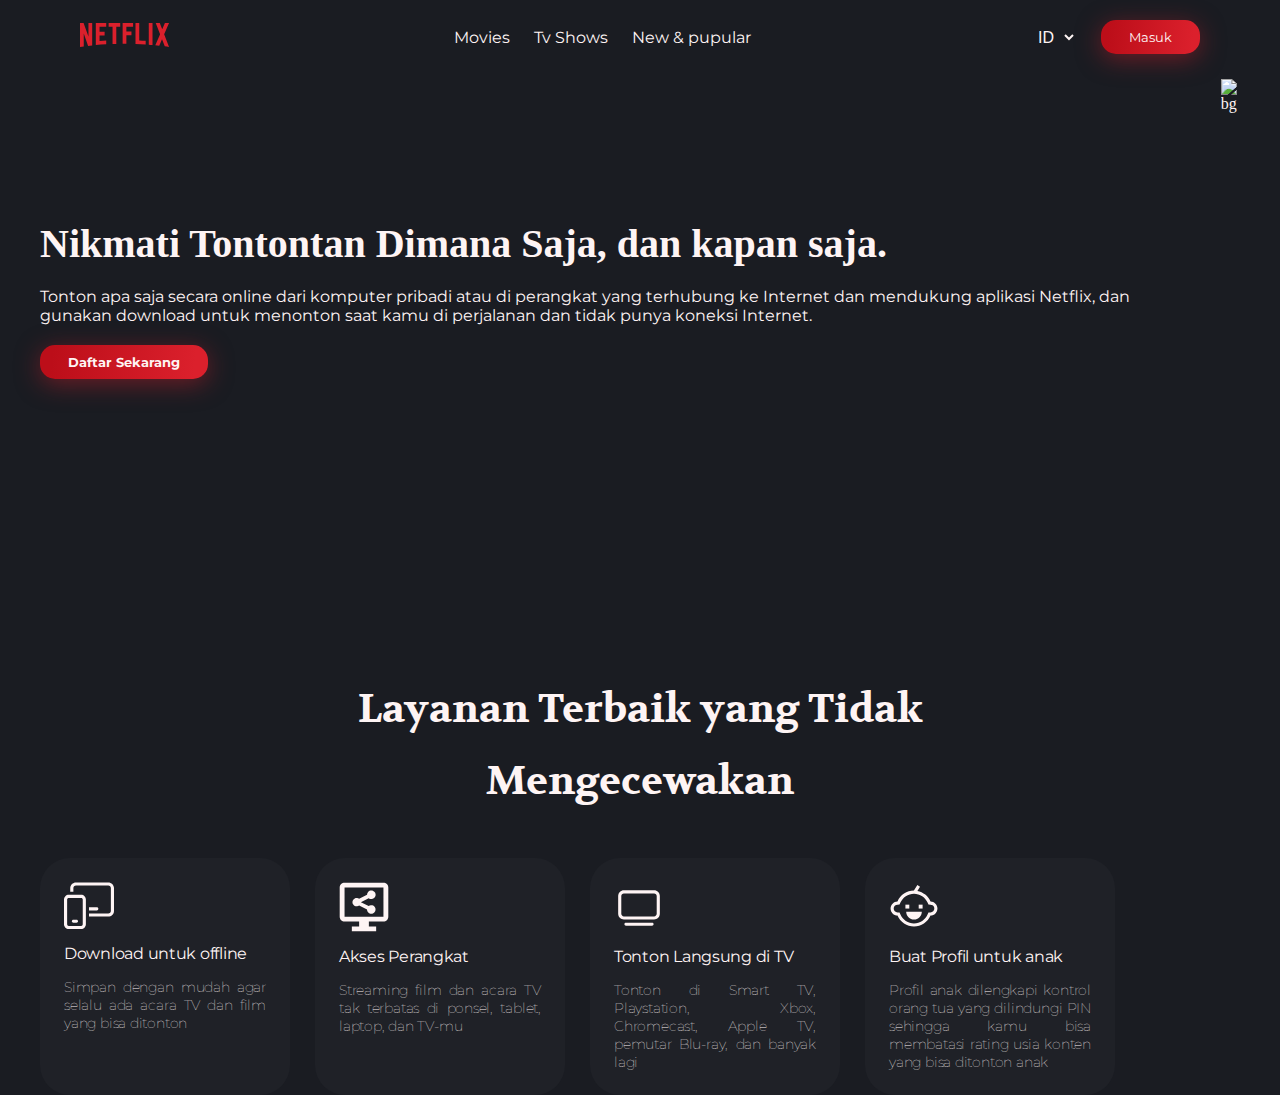
==== clone-netflix/index.html @ 319745a0 "create services section" ====
<!DOCTYPE html>
<html lang="en">
  <head>
    <title>Netflix</title>
    <meta charset="UTF-8">
    <meta name="viewport" content="width=device-width, initial-scale=1">
    <link href="style.css" rel="stylesheet">
  </head>
  <body>
    <header>
      <nav>
        <div class="nav-brand">
          <a href="#"><img src="img/netflix.svg" alt="Netflix"></a>
        </div>
        
        <div class="nav-menu">
          <a href="#" class="nav-menu-item">Movies</a>
          <a href="#" class="nav-menu-item">Tv Shows</a>
          <a href="#" class="nav-menu-item">New & pupular</a>
        </div>
        
        <div class="nav-buttons">
          <select>
            <option value="id">ID</option>
            <option value="en">EN</option>
          </select>
          <button class="btn-primary">Masuk</button>
        </div>
      </nav>
    </header>

    <main>
      <section class="hero-section">
        <div class="left">
        <div class="txt-hero">
          <h1>Nikmati Tontontan Dimana Saja, dan kapan saja.</h1>
          <p>Tonton apa saja secara online dari komputer pribadi atau di perangkat yang terhubung ke Internet dan mendukung aplikasi Netflix, dan gunakan download untuk menonton saat kamu di perjalanan dan tidak punya koneksi Internet.</p>
          <button class="cta btn-primary">Daftar Sekarang</button>
        </div>
      </div>
      <div class="right">
        <div class="img-hero">
          <!-- <img src="img/hero.png" alt="hero"> -->
          <img src="img/Img-hero.svg" alt="bg">
          <!-- <div class="circle"> -->
          </div>
        </div>
      </div>
      </section>
      
      <section class="services">
        <div class="service-title">
          <h1>Layanan Terbaik yang Tidak Mengecewakan</h1>
        </div>
        <div class="container">
          <div class="card">
          <img src="img/ic-phone-tablet.svg" alt="tv">
          <p class="card-title">Download untuk offline</p>
          <p class="card-desc">Simpan dengan mudah agar selalu ada acara TV dan film yang bisa ditonton</p>
        </div>
        <div class="card">
          <img src="img/ic-share-device.svg" alt="tv">
          <p class="card-title">Akses Perangkat</p>
          <p class="card-desc">Streaming film dan acara TV tak terbatas di ponsel, tablet, laptop, dan TV-mu</p>
        </div>
        <div class="card">
          <img src="img/ic-tv.svg" alt="tv">
          <p class="card-title">Tonton Langsung di TV</p>
          <p class="card-desc">Tonton di Smart TV, Playstation, Xbox, Chromecast, Apple TV, pemutar Blu-ray, dan banyak lagi</p>
        </div>
        <div class="card">
          <img src="img/ic-kid.svg" alt="tv">
          <p class="card-title">Buat Profil untuk anak</p>
          <p class="card-desc">Profil anak dilengkapi kontrol orang tua yang dilindungi PIN sehingga kamu bisa membatasi rating usia konten yang bisa ditonton anak </p>
        </div>
        </div>
      </section>
      
    </main>
  </body>
</html>
---- clone-netflix/style.css ----
@import url('https://fonts.googleapis.com/css2?family=Montserrat:wght@300;400;500;600&family=Volkhov:wght@700&display=swap');

:root {
  --main-bg-color: #1A1C22;
  --text-color: #FEF4F4;
}

* { margin: 0; padding: 0; box-sizing: border-box; text-decoration: none;}

.btn-primary {
  color: #FEF4F4;
  font-family: Montserrat;
  padding: 9px 28px;
  border-radius: 15px;
  background: linear-gradient(96deg, #BC0E19 7.77%, #DB202C 91.68%);
  box-shadow: 0px 5px 25px 0px rgba(192, 30, 41, 0.50);
  border: none;
  cursor: pointer;
}

body {
  background-color: var(--main-bg-color);
}

nav {
  display: flex;
  /* background-color: cornsilk; */
  /* border: 1px solid cornsilk; */
  justify-content: space-between;
  margin: 20px 80px;
  align-items: center;
}
.nav-menu {
  display: flex;
  gap: 24px;
}

.nav-menu > a{
  color: var(--text-color);
  font-family: Montserrat;

}

.nav-buttons {
  display: flex;
  gap: 24px;
}

.nav-buttons > select {
  background: none;
  cursor: pointer;
  color: var(--text-color);
  border: none;
  font-size: 16px;
}

.nav-buttons > select > option {
  cursor: pointer;
  background: var(--main-bg-color);
}

/* Main */
main {
  display: flex;
  flex-direction: column;
  gap: 150px;
  color: var(--text-color);
}
section {
  padding: 0 40px;

}
.hero-section {
  display: flex;
  align-items: center;
  gap: 60px;
  /* background-color: cornflowerblue; */
}

main > .left {
  width: 50%;
  /* background-color: chocolate; */
  /* padding-right: 30px; */
  padding: 0 30px;
}
.left > .txt-hero {
  display: flex;
  flex-direction: column;
  gap: 20px;
}
.txt-hero > button {
  width: max-content;
  font-weight: bold;
}
.left h1 {
  font-size: 2.5em;
  font-weight: bold;
  text-align:left;
}
.left p {
  /* margin-bottom: 20px; */
  font-family: Montserrat;
  /* font-size: 1.5em; */
}

main > .right {
  width: 50%;
  /* background-color: orangered; */
  /* height: 600px; */
  display: flex;
  padding-top: 20px;
  justify-content: center;
}

.img-hero  {
  /* background: linear-gradient(229deg, #5064A0 14.24%, #1A1C22 95.13%); */
  /* background: #5064A0; */
  display: flex;
  /* clip-path: circle(50%); */
  /* width: 100%; */
  padding-top: 60px;
  height: 450px;
  justify-content: center;
  align-items: center;
  
  
}

.img-hero img {
  height: 500px;
  /* clip-path: circle(50%); */
  /* background-color: crimson; */
}

.img-hero .circle {
  background-color: green;
  height: 700px;
  /* width: 500px; */
  position: relative;
}

/* Services */
.services .service-title {
  margin: 0 auto;
  width: 50%;
}
.services h1 {
  text-align: center;
/* Tittle */
  font-family: Volkhov;
/* font-size: 40px; */
  font-size: 2.5em;
  font-style: normal;
  font-weight: bold;
  line-height: 180%; /* 180% */
/* letter-spacing: -0.6px; */
  margin-bottom: 40px;
  /* width: 50%; */
}

.services > .container {
  display: flex;
  gap: 25px;
}
.services .card {
  display: flex;
  /* width: max-content; */
  /* display: inline-flex; */
  flex-direction: column;
  width: 250px;
  background-color: #1F2127;
  border-radius: 30px;
  padding: 24px;
  gap: 15px;
  /* justify-content: space-between; */
  /* height: min-content; */
}

.container > .card > img {
  width:50px;
}

.container > .card > .card-title {
  /* font-size: 18px; */
  font-family: Montserrat;
  font-style: normal;
  /* background-color: coral; */
  /* font-weight: bold; */
  /* font-weight: 500; */
  /* line-height: 30px; /* 166.667% */ 
  letter-spacing: -0.27px;
}
.container > .card .card-desc {
  font-family: Montserrat;
  font-size: 14px;
  font-style: normal;
  font-weight: lighter;
  /* line-height: 30px; /* 214.286% */ 
  letter-spacing: -0.21px;
  text-align: justify;
}
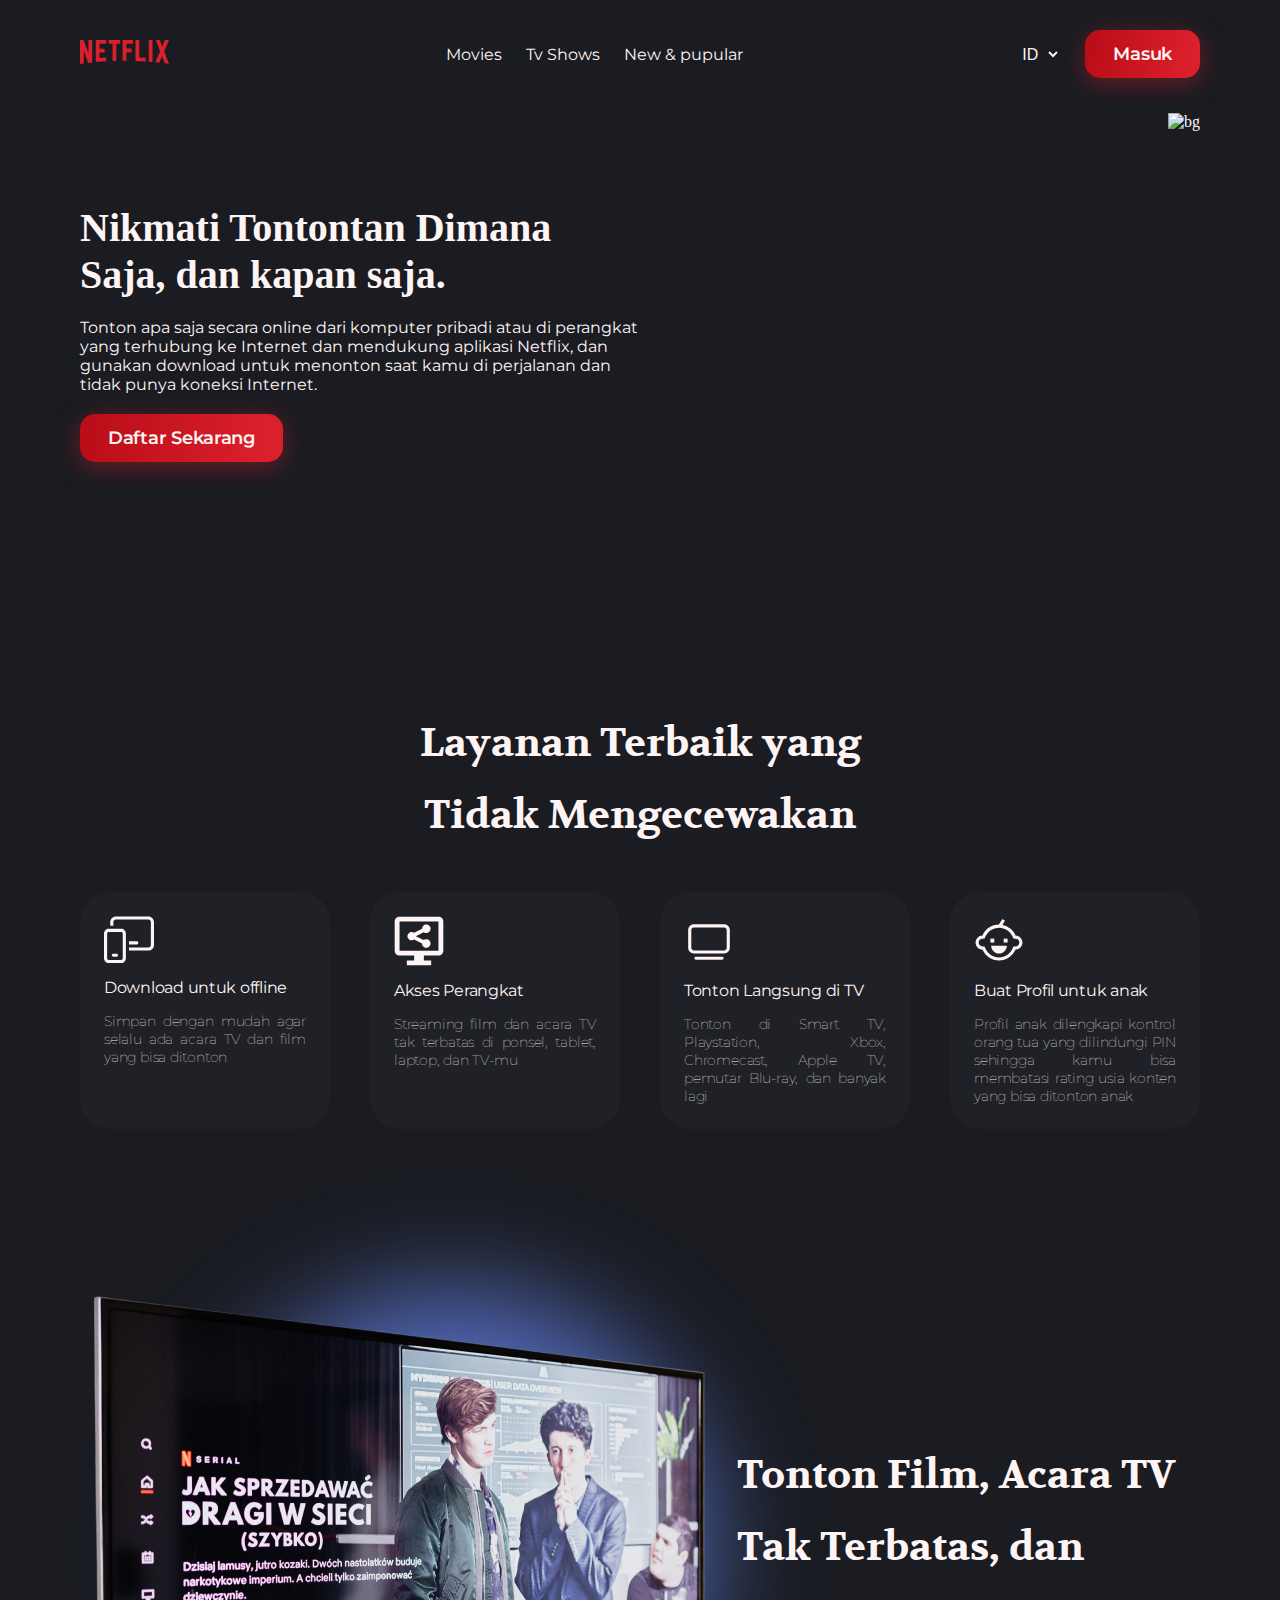
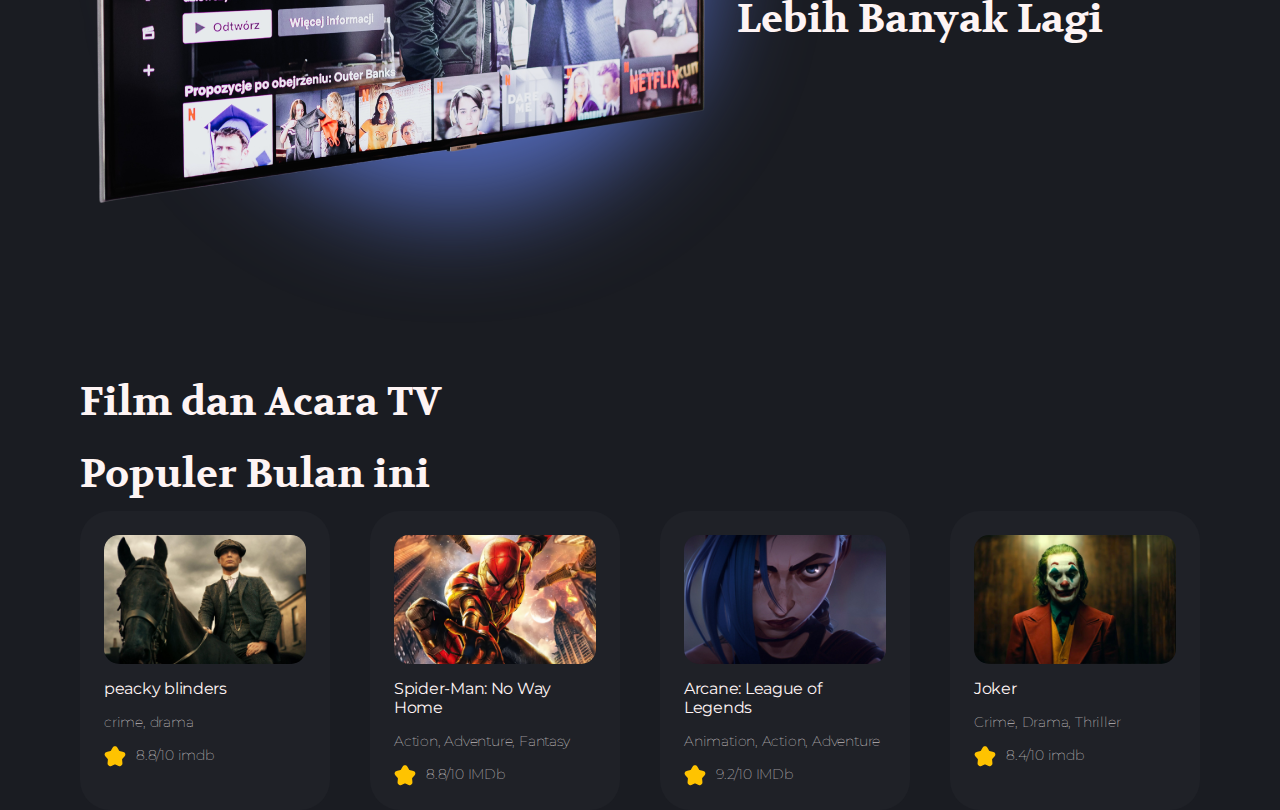
==== commit d140aa55: "add two section" ====
--- a/clone-netflix/index.html
+++ b/clone-netflix/index.html
@@ -50,7 +50,7 @@
       
       <section class="services">
         <div class="service-title">
-          <h1>Layanan Terbaik yang Tidak Mengecewakan</h1>
+          <h1 class="sub-title">Layanan Terbaik yang Tidak Mengecewakan</h1>
         </div>
         <div class="container">
           <div class="card">
@@ -75,6 +75,61 @@
         </div>
         </div>
       </section>
+
+      <section class="banner-section">
+        <img src="img/tv.png" alt="tv">
+        <div class="ellipse"></div>
+        <h1 class="sub-title">Tonton Film, Acara TV Tak Terbatas, dan Lebih Banyak Lagi</h1>
+      </section>
+      
+
+      <section class="films-section">
+        <h1 class="sub-title">Film dan Acara TV</h1>
+        <h1 class="sub-title">Populer Bulan ini</h1>
+        
+        <div class="container">
+          
+          <div class="card">
+            <img class="img-movie" src="img/movie1.png" alt="film">
+            <p class="card-title">peacky blinders</p>
+            <p class="card-desc">crime, drama</p>
+            <div class="rate">
+              <img src="img/ic-star.svg" alt="ic-star">
+              <p class="card-desc">8.8/10 imdb</p>
+            </div>
+          </div>
+          <div class="card">
+            <img class="img-movie" src="img/movie2.png" alt="film">
+            <p class="card-title">Spider-Man: No Way Home</p>
+            <p class="card-desc">Action, Adventure, Fantasy</p>
+            <div class="rate">
+              <img src="img/ic-star.svg" alt="ic-star">
+              <p class="card-desc">8.8/10 IMDb</p>
+            </div>
+          </div>
+          <div class="card">
+            <img class="img-movie" src="img/movie3.png" alt="film">
+            <p class="card-title">Arcane: League of Legends</p>
+            <p class="card-desc">Animation, Action, Adventure</p>
+            <div class="rate">
+              <img src="img/ic-star.svg" alt="ic-star">
+              <p class="card-desc">9.2/10 IMDb</p>
+            </div>
+          </div>
+          
+          <div class="card">
+            <img class="img-movie" src="img/movie4.png" alt="film">
+            <p class="card-title">Joker</p>
+            <p class="card-desc">Crime, Drama, Thriller</p>
+            <div class="rate">
+              <img src="img/ic-star.svg" alt="ic-star">
+              <p class="card-desc">8.4/10 imdb</p>
+            </div>
+          </div>
+          
+        </div>
+        
+      </section>
       
     </main>
   </body>
--- a/clone-netflix/style.css
+++ b/clone-netflix/style.css
@@ -6,6 +6,10 @@
 }
 
 * { margin: 0; padding: 0; box-sizing: border-box; text-decoration: none;}
+
+body {
+  background-color: var(--main-bg-color);
+}
 
 .btn-primary {
   color: #FEF4F4;
@@ -16,136 +20,13 @@
   box-shadow: 0px 5px 25px 0px rgba(192, 30, 41, 0.50);
   border: none;
   cursor: pointer;
-}
-
-body {
-  background-color: var(--main-bg-color);
-}
-
-nav {
-  display: flex;
-  /* background-color: cornsilk; */
-  /* border: 1px solid cornsilk; */
-  justify-content: space-between;
-  margin: 20px 80px;
-  align-items: center;
-}
-.nav-menu {
-  display: flex;
-  gap: 24px;
-}
-
-.nav-menu > a{
-  color: var(--text-color);
-  font-family: Montserrat;
-
-}
-
-.nav-buttons {
-  display: flex;
-  gap: 24px;
-}
-
-.nav-buttons > select {
-  background: none;
-  cursor: pointer;
-  color: var(--text-color);
-  border: none;
-  font-size: 16px;
-}
-
-.nav-buttons > select > option {
-  cursor: pointer;
-  background: var(--main-bg-color);
-}
-
-/* Main */
-main {
-  display: flex;
-  flex-direction: column;
-  gap: 150px;
-  color: var(--text-color);
-}
-section {
-  padding: 0 40px;
-
-}
-.hero-section {
-  display: flex;
-  align-items: center;
-  gap: 60px;
-  /* background-color: cornflowerblue; */
-}
-
-main > .left {
-  width: 50%;
-  /* background-color: chocolate; */
-  /* padding-right: 30px; */
-  padding: 0 30px;
-}
-.left > .txt-hero {
-  display: flex;
-  flex-direction: column;
-  gap: 20px;
-}
-.txt-hero > button {
-  width: max-content;
-  font-weight: bold;
-}
-.left h1 {
-  font-size: 2.5em;
-  font-weight: bold;
-  text-align:left;
-}
-.left p {
-  /* margin-bottom: 20px; */
-  font-family: Montserrat;
-  /* font-size: 1.5em; */
-}
-
-main > .right {
-  width: 50%;
-  /* background-color: orangered; */
-  /* height: 600px; */
-  display: flex;
-  padding-top: 20px;
-  justify-content: center;
-}
-
-.img-hero  {
-  /* background: linear-gradient(229deg, #5064A0 14.24%, #1A1C22 95.13%); */
-  /* background: #5064A0; */
-  display: flex;
-  /* clip-path: circle(50%); */
-  /* width: 100%; */
-  padding-top: 60px;
-  height: 450px;
-  justify-content: center;
-  align-items: center;
-  
-  
-}
-
-.img-hero img {
-  height: 500px;
-  /* clip-path: circle(50%); */
-  /* background-color: crimson; */
-}
-
-.img-hero .circle {
-  background-color: green;
-  height: 700px;
-  /* width: 500px; */
-  position: relative;
-}
-
-/* Services */
-.services .service-title {
-  margin: 0 auto;
-  width: 50%;
-}
-.services h1 {
-  text-align: center;
+  font-size: 18px;
+  font-style: normal;
+  font-weight: 600;
+  line-height: 30px; /* 166.667% */
+  letter-spacing: -0.27px;}
+
+.sub-title {
 /* Tittle */
   font-family: Volkhov;
 /* font-size: 40px; */
@@ -153,17 +34,17 @@
   font-style: normal;
   font-weight: bold;
   line-height: 180%; /* 180% */
-/* letter-spacing: -0.6px; */
-  margin-bottom: 40px;
-  /* width: 50%; */
-}
-
-.services > .container {
-  display: flex;
-  gap: 25px;
-}
-.services .card {
-  display: flex;
+}
+
+/* Container */
+.container {
+  display: flex;
+  /* gap: 25px; */
+  justify-content: space-between;
+}
+.container .card {
+  display: flex;
+  
   /* width: max-content; */
   /* display: inline-flex; */
   flex-direction: column;
@@ -176,9 +57,9 @@
   /* height: min-content; */
 }
 
-.container > .card > img {
-  width:50px;
-}
+/* .container > .card > img { */
+/*   width:50px; */
+/* } */
 
 .container > .card > .card-title {
   /* font-size: 18px; */
@@ -190,7 +71,7 @@
   /* line-height: 30px; /* 166.667% */ 
   letter-spacing: -0.27px;
 }
-.container > .card .card-desc {
+.container .card-desc {
   font-family: Montserrat;
   font-size: 14px;
   font-style: normal;
@@ -199,3 +80,186 @@
   letter-spacing: -0.21px;
   text-align: justify;
 }
+
+
+
+nav {
+  display: flex;
+  /* background-color: cornsilk; */
+  /* border: 1px solid cornsilk; */
+  justify-content: space-between;
+  margin: 30px 80px;
+  align-items: center;
+}
+.nav-menu {
+  display: flex;
+  gap: 24px;
+}
+
+.nav-menu > a{
+  color: var(--text-color);
+  font-family: Montserrat;
+
+}
+
+.nav-buttons {
+  display: flex;
+  gap: 24px;
+}
+
+.nav-buttons > select {
+  background: none;
+  cursor: pointer;
+  color: var(--text-color);
+  border: none;
+  font-size: 16px;
+}
+
+.nav-buttons > select > option {
+  cursor: pointer;
+  background: var(--main-bg-color);
+}
+
+/* Main */
+main {
+  display: flex;
+  flex-direction: column;
+  gap: 150px;
+  color: var(--text-color);
+}
+section {
+  /* padding: 0 40px; */
+    /* background-color: cornflowerblue; */
+  margin: 0 80px;
+
+
+}
+.hero-section {
+  display: flex;
+  align-items: center;
+  /* gap: 60px; */
+  /* background-color: cornflowerblue; */
+}
+
+.hero-section > .left {
+  width: 50%;
+  /* background-color: chocolate; */
+  /* padding-right: 30px; */
+  /* padding: 0 30px; */
+}
+.left > .txt-hero {
+  display: flex;
+  flex-direction: column;
+  gap: 20px;
+}
+.txt-hero > button {
+  width: max-content;
+  /* font-weight: bold; */
+}
+.left h1 {
+  font-size: 2.5em;
+  font-weight: bold;
+  text-align:left;
+}
+.left p {
+  /* margin-bottom: 20px; */
+  font-family: Montserrat;
+  /* font-size: 1.5em; */
+}
+
+.hero-section > .right {
+  width: 50%;
+  /* background-color: orangered; */
+  /* height: 600px; */
+  display: flex;
+  /* padding-top: 20px; */
+  justify-content: flex-end;
+}
+
+.img-hero  {
+  /* background: linear-gradient(229deg, #5064A0 14.24%, #1A1C22 95.13%); */
+  /* background: #5064A0; */
+  display: flex;
+  /* clip-path: circle(50%); */
+  /* width: 100%; */
+  padding-top: 60px;
+  height: 450px;
+  justify-content: center;
+  align-items: center;
+  
+  
+}
+
+.img-hero img {
+  height: 500px;
+  /* clip-path: circle(50%); */
+  /* background-color: crimson; */
+}
+
+.img-hero .circle {
+  background-color: green;
+  height: 700px;
+  /* width: 500px; */
+  position: relative;
+}
+
+/* Services */
+.services .service-title {
+  margin: 0 auto;
+  width: 50%;
+}
+.services h1 {
+  text-align: center;
+/* Tittle */
+  /* font-family: Volkhov; */
+/* font-size: 40px; */
+  /* font-size: 2.5em; */
+  /* font-style: normal; */
+  /* font-weight: bold; */
+  /* line-height: 180%; /* 180% */ 
+/* letter-spacing: -0.6px; */
+  margin-bottom: 40px;
+  /* width: 50%; */
+}
+.services >.container > .card > img {
+  width:50px;
+}
+
+/* Banner section */
+.banner-section {
+  display: flex;
+  /* background-color: coral; */
+  align-items: center;
+  /* justify-content: space-between; */
+}
+
+/* .ellipse-3, */
+/* .ellipse-3 * { */
+/*   box-sizing: border-box; */
+/* } */
+.ellipse {
+  background: rgba(95, 122, 219, 0.8);
+  border-radius: 50%;
+  width: 519px;
+  height: 519px;
+  /* position: relative; */
+  position: absolute;
+  left: 15%;
+  z-index: -9;
+  filter: blur(50px);
+}
+.banner-section > h1 {
+  margin-left: 20px;
+}
+
+/* Films Section */
+.films-section .img-movie {
+  /* background-color: cornflowerblue; */
+  border-radius: 15px;
+  /* width: 242px; */
+  /* height: 155px; */
+}
+.films-section .rate {
+  display: flex;
+  gap: 10px;
+}
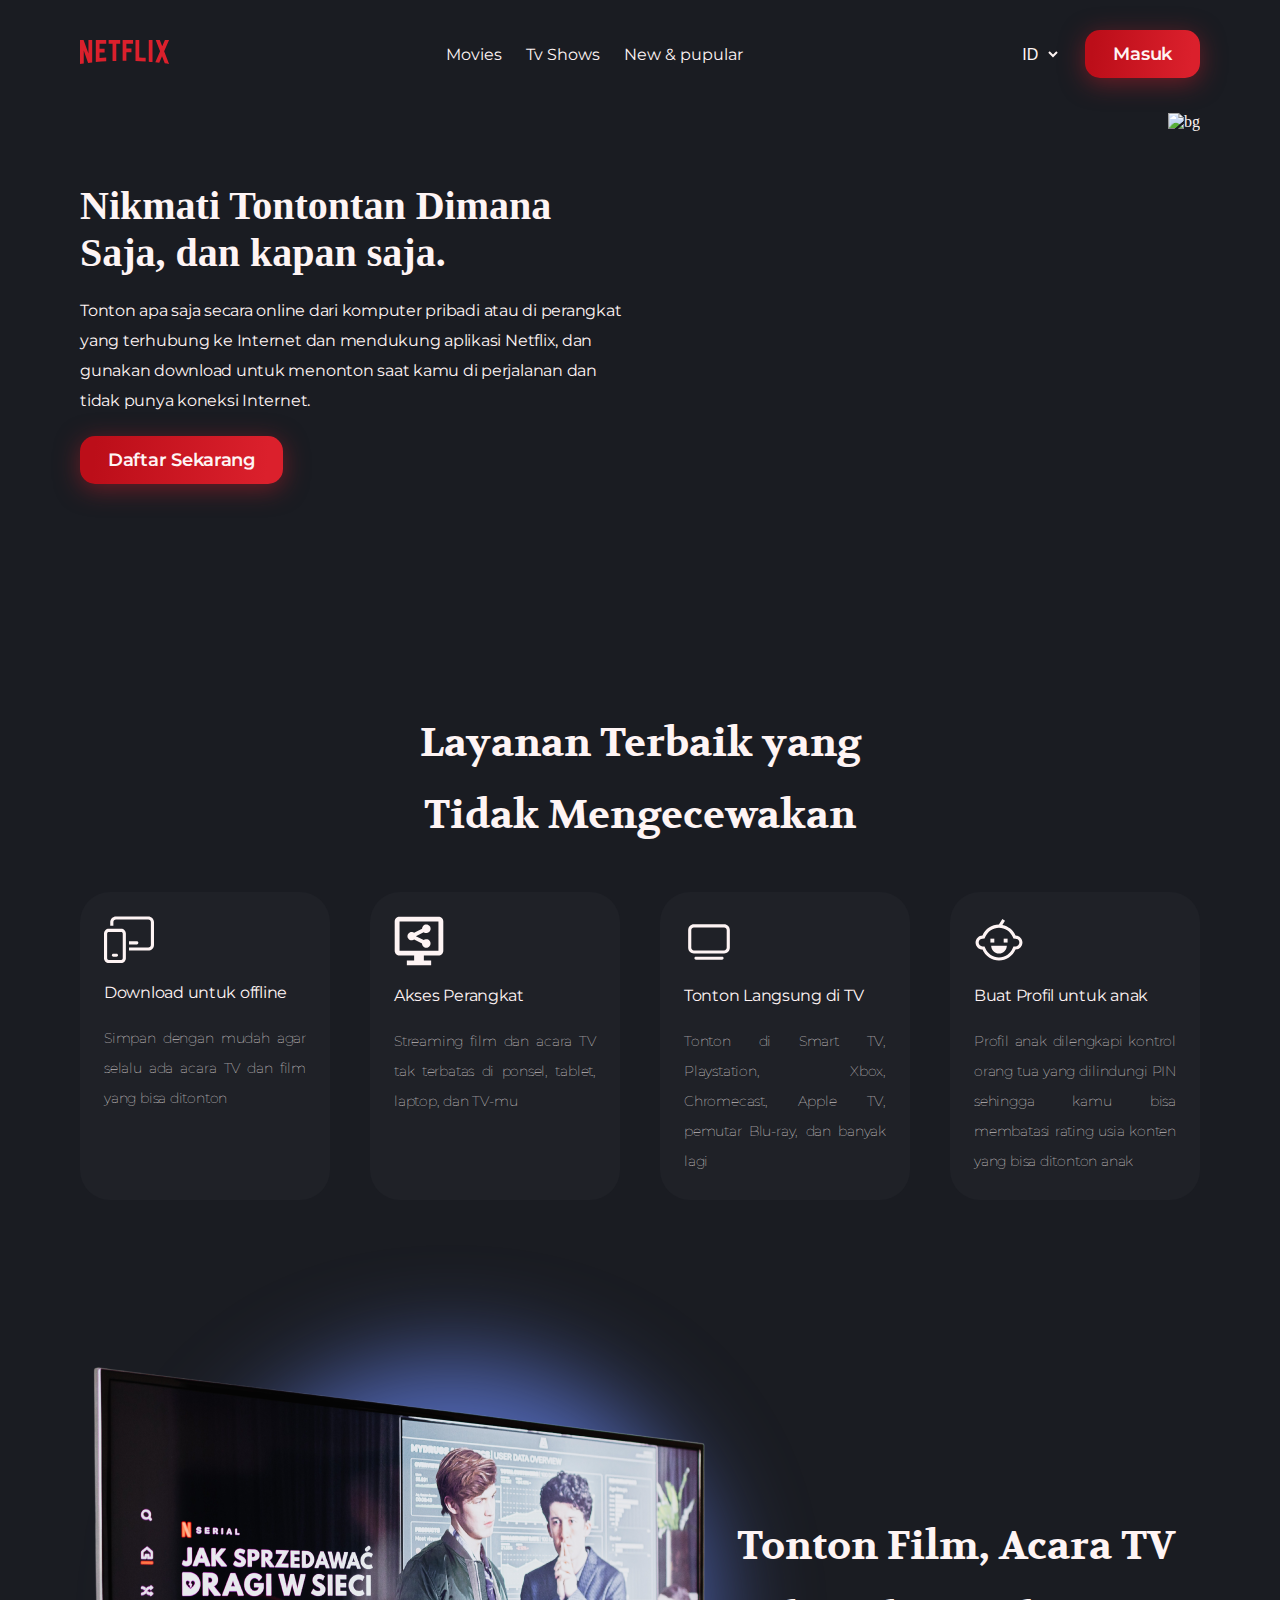
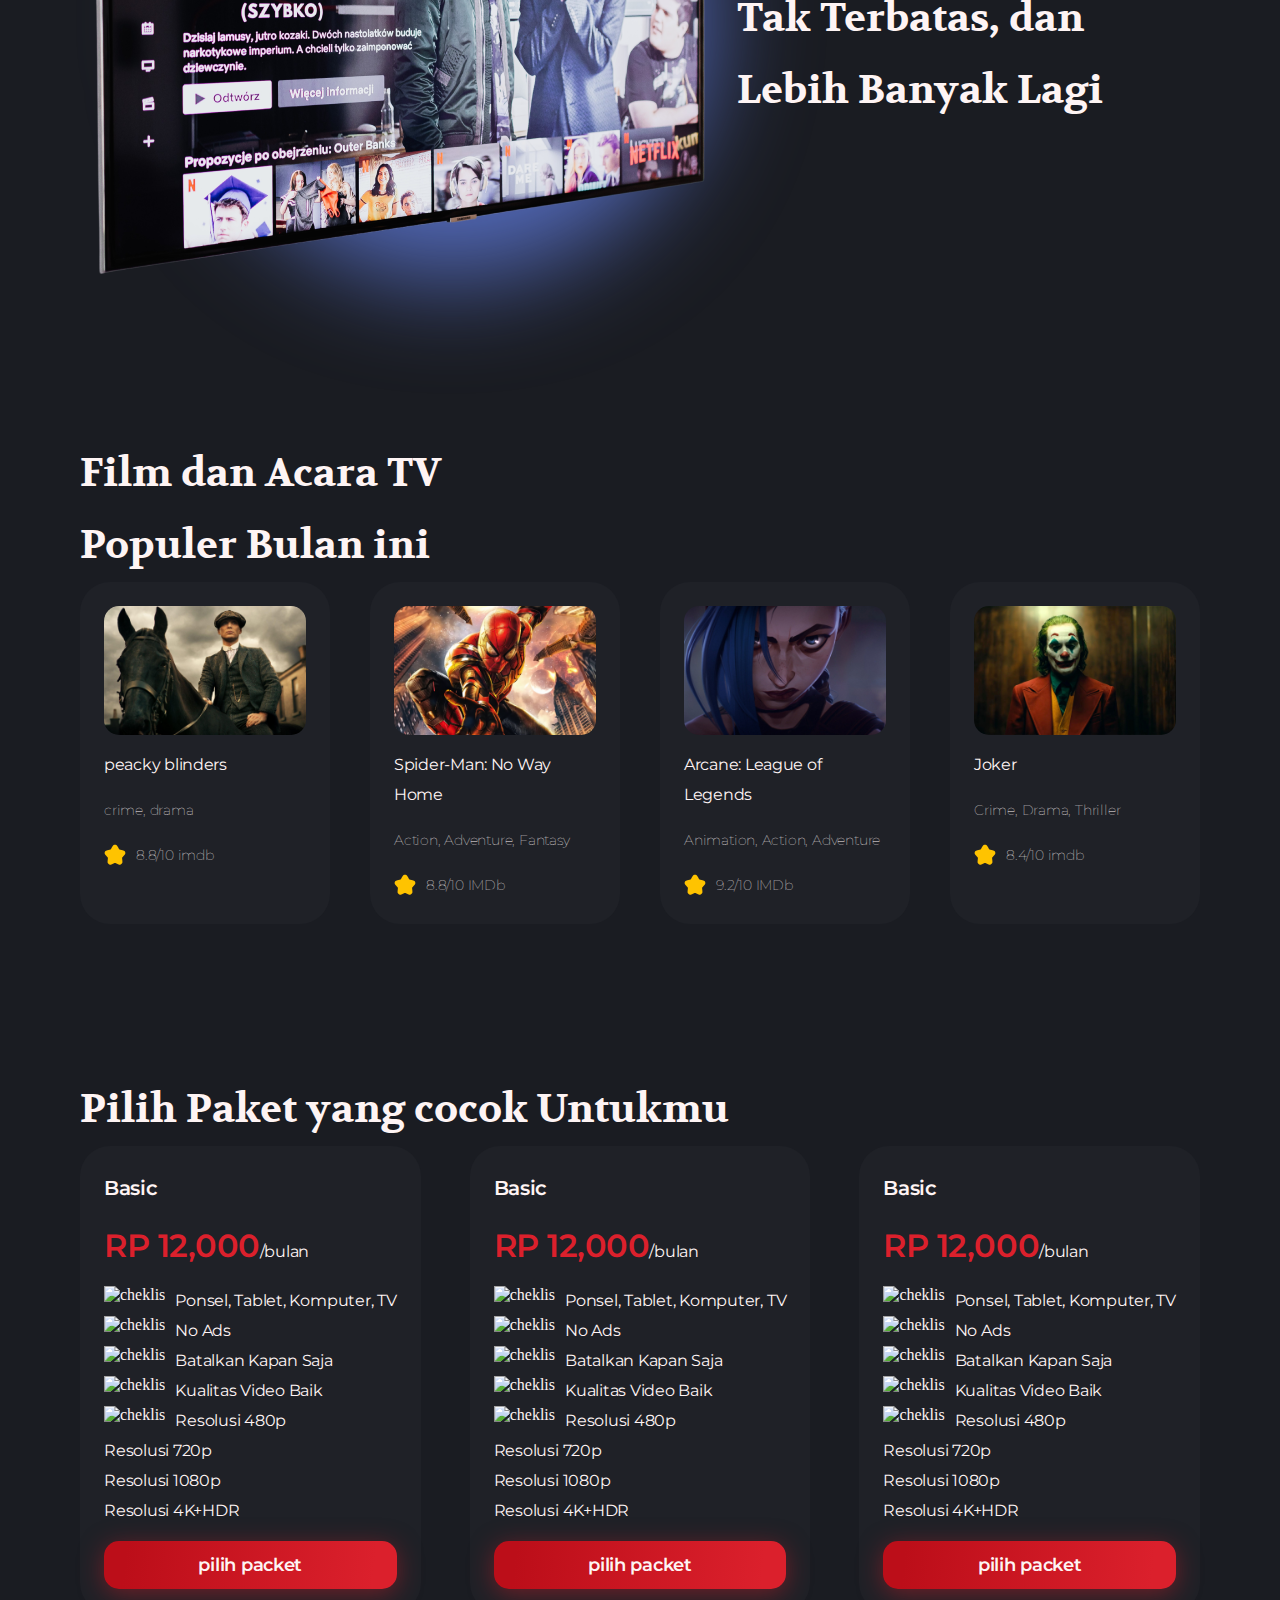
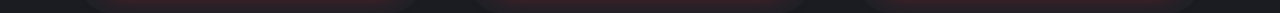
==== commit b9d515bf: "adding paket section" ====
--- a/clone-netflix/index.html
+++ b/clone-netflix/index.html
@@ -130,6 +130,135 @@
         </div>
         
       </section>
+
+      <section class="paket-section">
+
+        <h1 class="sub-title">Pilih Paket yang cocok Untukmu</h1>
+
+        <div class="container">
+
+          <div class="paket-card">
+            <h4 class="paket-title">Basic</h4>
+            <div class="paket-price">
+              <p class="price">RP 12,000 </p>
+              <p class="month">/bulan</p>
+            </div>
+            <ul>
+              <li>
+                <img src="/img/ic-chekclist.svg" alt="cheklis">
+                <p>Ponsel, Tablet, Komputer, TV</p>
+              </li>
+              <li>
+                <img src="/img/ic-chekclist.svg" alt="cheklis">
+                <p>No Ads</p>
+              </li>
+              <li>
+                <img src="/img/ic-chekclist.svg" alt="cheklis">
+                <p>Batalkan Kapan Saja</p>
+              </li>
+              <li>
+                <img src="/img/ic-chekclist.svg" alt="cheklis">
+                <p>Kualitas Video Baik</p>
+              </li>
+              <li>
+                <img src="/img/ic-chekclist.svg" alt="cheklis">
+                <p>Resolusi 480p</p>
+              </li>
+              <li>
+                <p>Resolusi 720p</p>
+              </li>
+              <li>
+                <p>Resolusi 1080p</p>
+              </li>
+              <li>
+                <p>Resolusi 4K+HDR</p>
+              </li>
+            </ul>
+            <button class="btn-primary">pilih packet</button>
+          </div>
+
+          <div class="paket-card">
+            <h4 class="paket-title">Basic</h4>
+            <div class="paket-price">
+              <p class="price">RP 12,000 </p>
+              <p class="month">/bulan</p>
+            </div>
+            <ul>
+              <li>
+                <img src="/img/ic-chekclist.svg" alt="cheklis">
+                <p>Ponsel, Tablet, Komputer, TV</p>
+              </li>
+              <li>
+                <img src="/img/ic-chekclist.svg" alt="cheklis">
+                <p>No Ads</p>
+              </li>
+              <li>
+                <img src="/img/ic-chekclist.svg" alt="cheklis">
+                <p>Batalkan Kapan Saja</p>
+              </li>
+              <li>
+                <img src="/img/ic-chekclist.svg" alt="cheklis">
+                <p>Kualitas Video Baik</p>
+              </li>
+              <li>
+                <img src="/img/ic-chekclist.svg" alt="cheklis">
+                <p>Resolusi 480p</p>
+              </li>
+              <li>
+                <p>Resolusi 720p</p>
+              </li>
+              <li>
+                <p>Resolusi 1080p</p>
+              </li>
+              <li>
+                <p>Resolusi 4K+HDR</p>
+              </li>
+            </ul>
+            <button class="btn-primary">pilih packet</button>
+          </div>
+
+          <div class="paket-card">
+            <h4 class="paket-title">Basic</h4>
+            <div class="paket-price">
+              <p class="price">RP 12,000 </p>
+              <p class="month">/bulan</p>
+            </div>
+            <ul>
+              <li>
+                <img src="/img/ic-chekclist.svg" alt="cheklis">
+                <p>Ponsel, Tablet, Komputer, TV</p>
+              </li>
+              <li>
+                <img src="/img/ic-chekclist.svg" alt="cheklis">
+                <p>No Ads</p>
+              </li>
+              <li>
+                <img src="/img/ic-chekclist.svg" alt="cheklis">
+                <p>Batalkan Kapan Saja</p>
+              </li>
+              <li>
+                <img src="/img/ic-chekclist.svg" alt="cheklis">
+                <p>Kualitas Video Baik</p>
+              </li>
+              <li>
+                <img src="/img/ic-chekclist.svg" alt="cheklis">
+                <p>Resolusi 480p</p>
+              </li>
+              <li>
+                <p>Resolusi 720p</p>
+              </li>
+              <li>
+                <p>Resolusi 1080p</p>
+              </li>
+              <li>
+                <p>Resolusi 4K+HDR</p>
+              </li>
+            </ul>
+            <button class="btn-primary">pilih packet</button>
+          </div>
+          
+        </div>
+      </section>
       
     </main>
   </body>
--- a/clone-netflix/style.css
+++ b/clone-netflix/style.css
@@ -1,35 +1,60 @@
-@import url('https://fonts.googleapis.com/css2?family=Montserrat:wght@300;400;500;600&family=Volkhov:wght@700&display=swap');
+@import url("https://fonts.googleapis.com/css2?family=Montserrat:wght@300;400;500;600&family=Volkhov:wght@700&display=swap");
 
 :root {
-  --main-bg-color: #1A1C22;
-  --text-color: #FEF4F4;
-}
-
-* { margin: 0; padding: 0; box-sizing: border-box; text-decoration: none;}
+  --main-bg-color: #1a1c22;
+  --text-color: #fef4f4;
+}
+
+* {
+  margin: 0;
+  padding: 0;
+  box-sizing: border-box;
+  text-decoration: none;
+  list-style: none;
+}
 
 body {
   background-color: var(--main-bg-color);
 }
 
+h4 {
+  font-family: Montserrat;
+  font-size: 20px;
+  font-style: normal;
+  font-weight: 600;
+  line-height: 36px; /* 180% */
+  letter-spacing: -0.3px;
+}
+
+p {
+  font-family: Montserrat;
+  font-size: 16px;
+  font-style: normal;
+  font-weight: 400;
+  line-height: 30px;
+  letter-spacing: -0.24px;
+}
+
 .btn-primary {
-  color: #FEF4F4;
+  color: #fef4f4;
   font-family: Montserrat;
   padding: 9px 28px;
   border-radius: 15px;
-  background: linear-gradient(96deg, #BC0E19 7.77%, #DB202C 91.68%);
-  box-shadow: 0px 5px 25px 0px rgba(192, 30, 41, 0.50);
+  background: linear-gradient(96deg, #bc0e19 7.77%, #db202c 91.68%);
+  box-shadow: 0px 5px 25px 0px rgba(192, 30, 41, 0.5);
   border: none;
   cursor: pointer;
   font-size: 18px;
   font-style: normal;
   font-weight: 600;
   line-height: 30px; /* 166.667% */
-  letter-spacing: -0.27px;}
+  letter-spacing: -0.27px;
+}
 
 .sub-title {
-/* Tittle */
+  /* Tittle */
   font-family: Volkhov;
-/* font-size: 40px; */
+  /* font-size: 40px; */
   font-size: 2.5em;
   font-style: normal;
   font-weight: bold;
@@ -44,12 +69,12 @@
 }
 .container .card {
   display: flex;
-  
+
   /* width: max-content; */
   /* display: inline-flex; */
   flex-direction: column;
   width: 250px;
-  background-color: #1F2127;
+  background-color: #1f2127;
   border-radius: 30px;
   padding: 24px;
   gap: 15px;
@@ -68,7 +93,7 @@
   /* background-color: coral; */
   /* font-weight: bold; */
   /* font-weight: 500; */
-  /* line-height: 30px; /* 166.667% */ 
+  /* line-height: 30px; /* 166.667% */
   letter-spacing: -0.27px;
 }
 .container .card-desc {
@@ -76,12 +101,10 @@
   font-size: 14px;
   font-style: normal;
   font-weight: lighter;
-  /* line-height: 30px; /* 214.286% */ 
+  /* line-height: 30px; /* 214.286% */
   letter-spacing: -0.21px;
   text-align: justify;
 }
-
-
 
 nav {
   display: flex;
@@ -96,10 +119,9 @@
   gap: 24px;
 }
 
-.nav-menu > a{
+.nav-menu > a {
   color: var(--text-color);
   font-family: Montserrat;
-
 }
 
 .nav-buttons {
@@ -129,10 +151,8 @@
 }
 section {
   /* padding: 0 40px; */
-    /* background-color: cornflowerblue; */
+  /* background-color: cornflowerblue; */
   margin: 0 80px;
-
-
 }
 .hero-section {
   display: flex;
@@ -159,7 +179,7 @@
 .left h1 {
   font-size: 2.5em;
   font-weight: bold;
-  text-align:left;
+  text-align: left;
 }
 .left p {
   /* margin-bottom: 20px; */
@@ -176,7 +196,7 @@
   justify-content: flex-end;
 }
 
-.img-hero  {
+.img-hero {
   /* background: linear-gradient(229deg, #5064A0 14.24%, #1A1C22 95.13%); */
   /* background: #5064A0; */
   display: flex;
@@ -186,8 +206,6 @@
   height: 450px;
   justify-content: center;
   align-items: center;
-  
-  
 }
 
 .img-hero img {
@@ -210,19 +228,19 @@
 }
 .services h1 {
   text-align: center;
-/* Tittle */
+  /* Tittle */
   /* font-family: Volkhov; */
-/* font-size: 40px; */
+  /* font-size: 40px; */
   /* font-size: 2.5em; */
   /* font-style: normal; */
   /* font-weight: bold; */
-  /* line-height: 180%; /* 180% */ 
-/* letter-spacing: -0.6px; */
+  /* line-height: 180%; /* 180% */
+  /* letter-spacing: -0.6px; */
   margin-bottom: 40px;
   /* width: 50%; */
 }
-.services >.container > .card > img {
-  width:50px;
+.services > .container > .card > img {
+  width: 50px;
 }
 
 /* Banner section */
@@ -263,3 +281,33 @@
   display: flex;
   gap: 10px;
 }
+
+/* Packet Section */
+.paket-card {
+  display: flex;
+  flex-direction: column;
+  gap: 15px;
+  background-color: #1f2127;
+  border-radius: 30px;
+  padding: 24px;
+}
+
+.paket-card > ul > li {
+  display: flex;
+  gap: 10px;
+}
+.paket-card > .paket-price {
+  display: flex;
+  align-items: baseline;
+}
+.price {
+  color: #db202c;
+
+  /* Body P Large */
+  font-family: Montserrat;
+  font-size: 32px;
+  font-style: normal;
+  font-weight: 600;
+  line-height: 50px; /* 156.25% */
+  letter-spacing: -0.48px;
+}
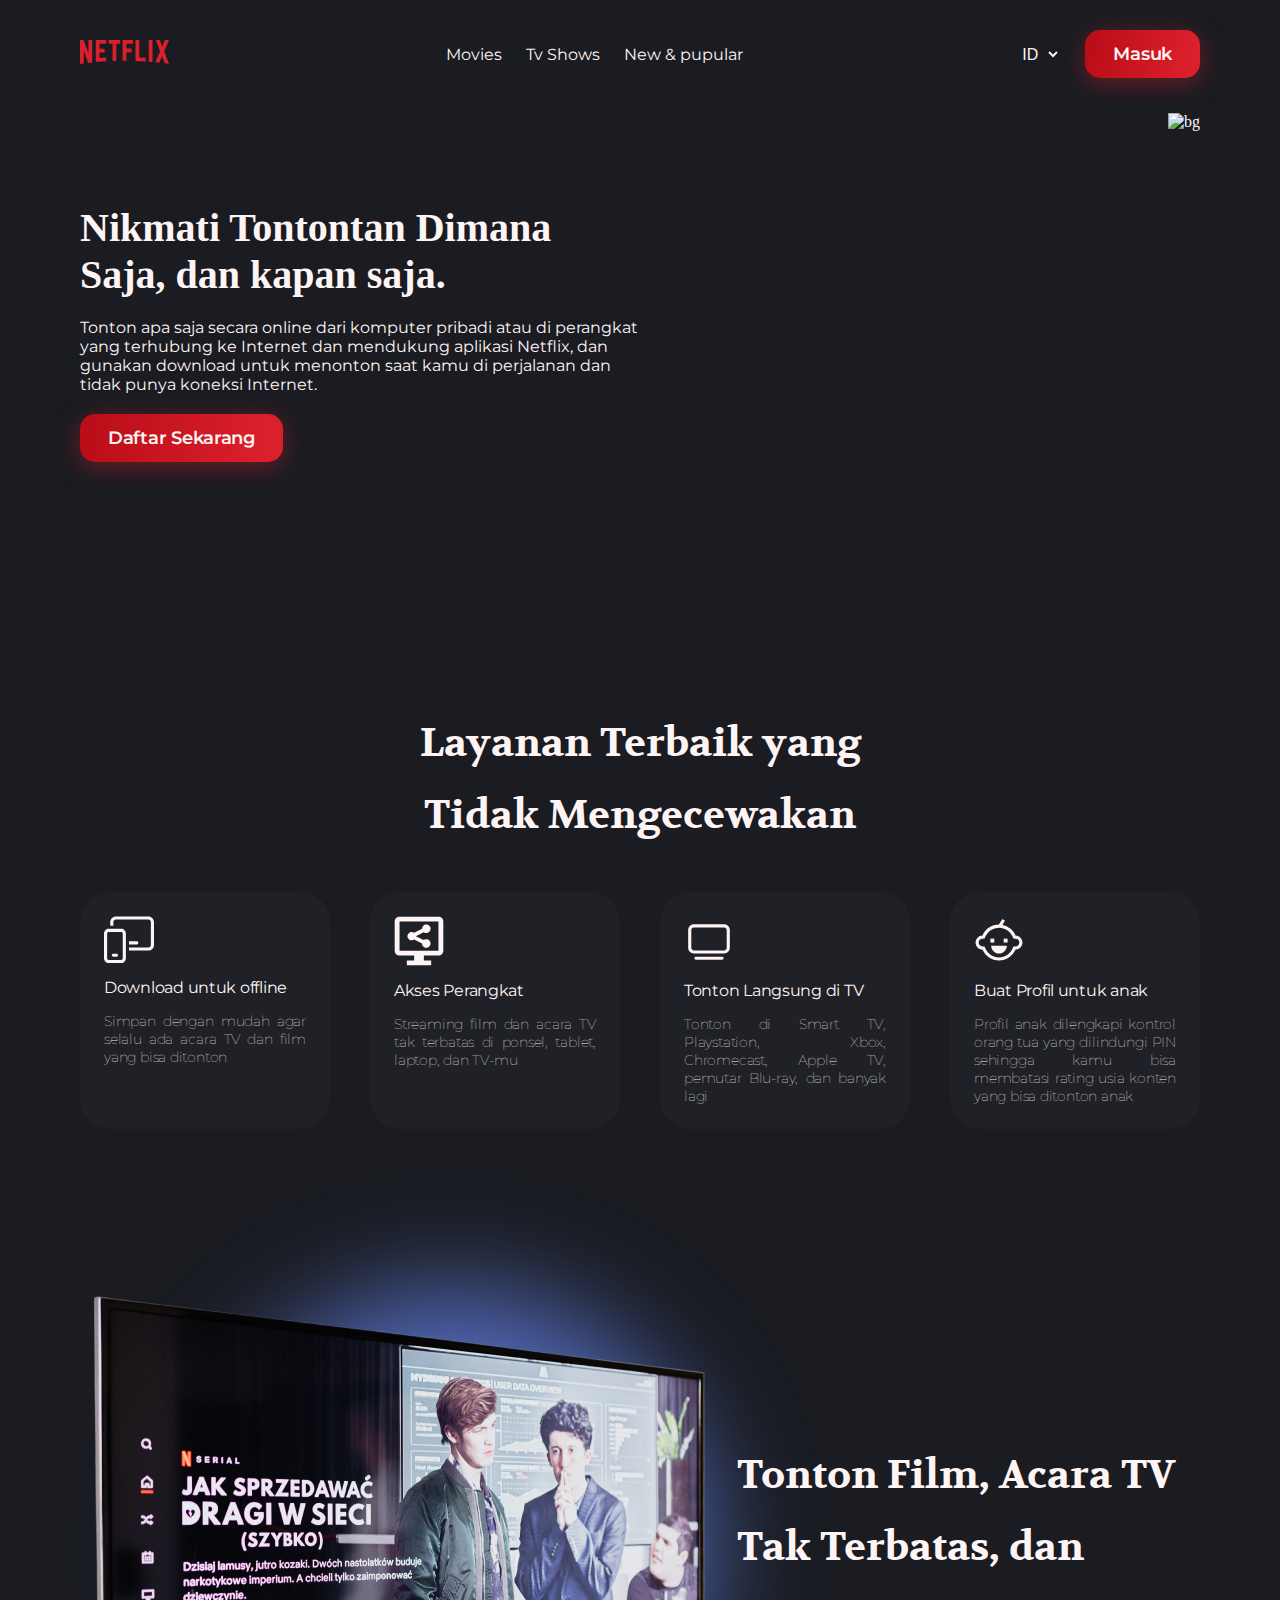
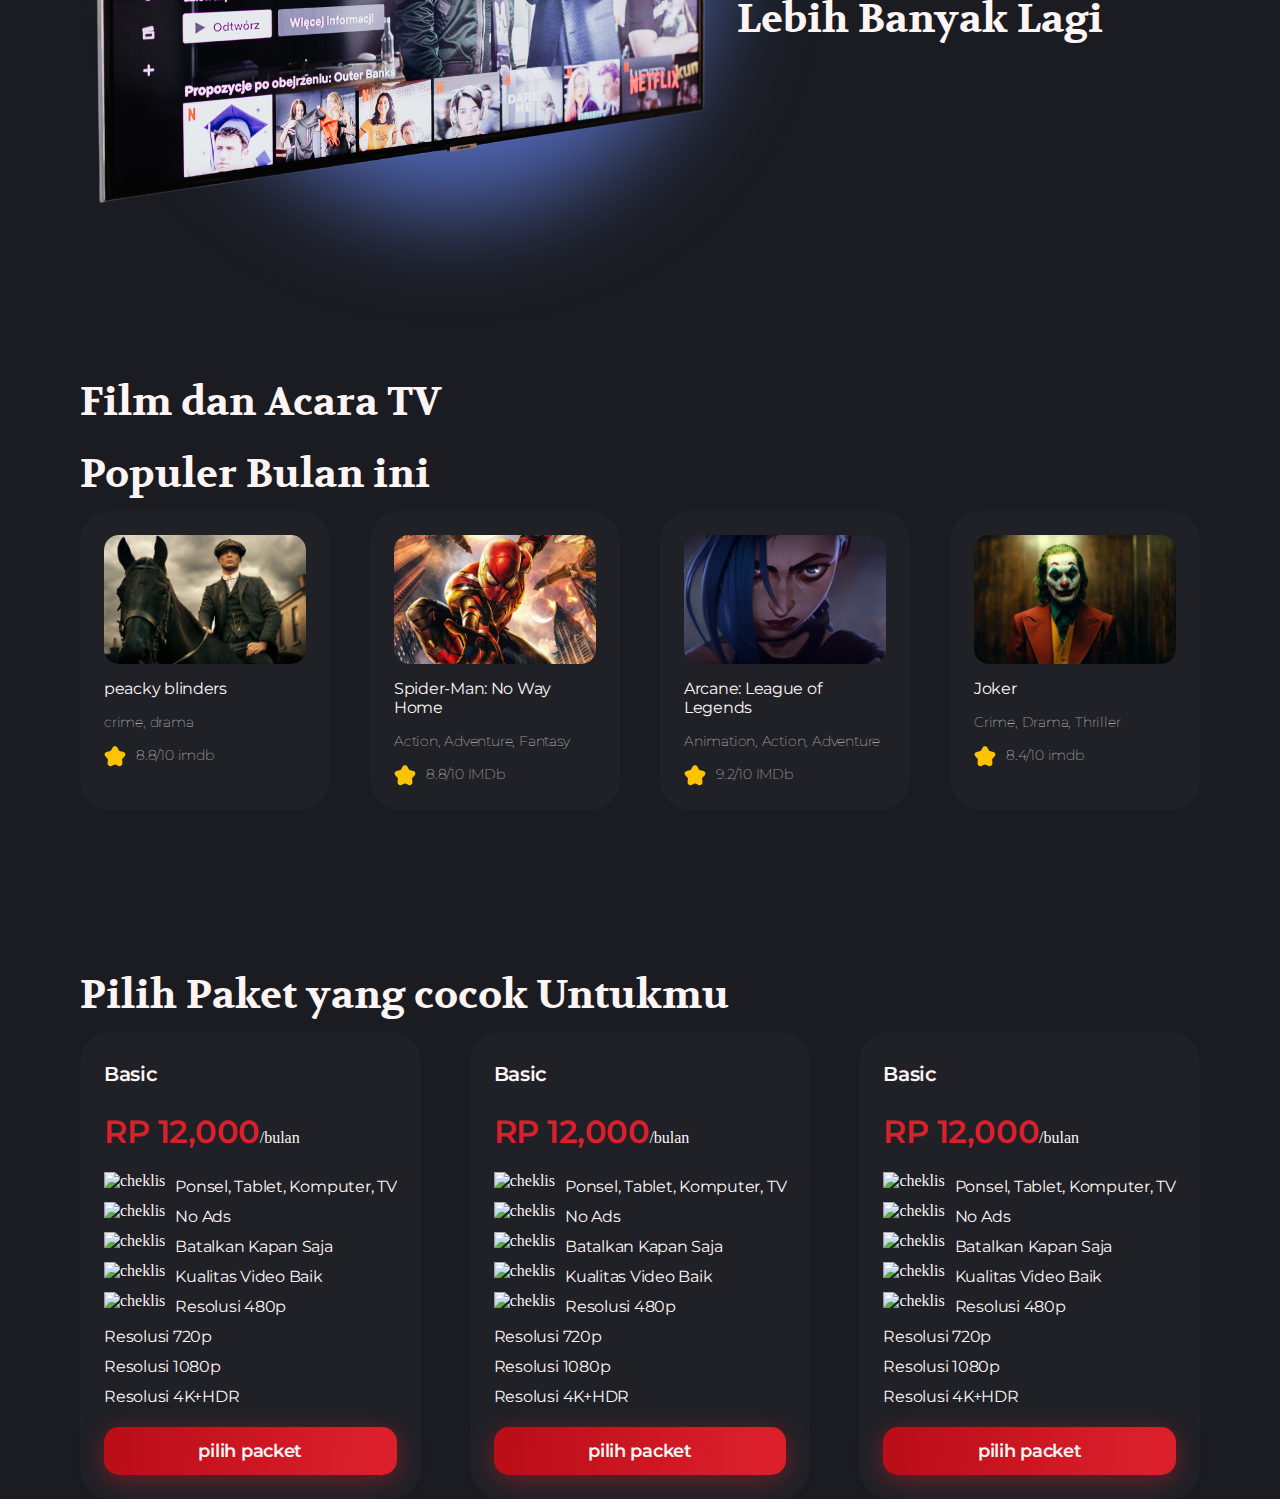
==== commit a3528935: "adding paket section" ====
--- a/clone-netflix/index.html
+++ b/clone-netflix/index.html
@@ -146,32 +146,32 @@
             <ul>
               <li>
                 <img src="/img/ic-chekclist.svg" alt="cheklis">
-                <p>Ponsel, Tablet, Komputer, TV</p>
-              </li>
-              <li>
-                <img src="/img/ic-chekclist.svg" alt="cheklis">
-                <p>No Ads</p>
-              </li>
-              <li>
-                <img src="/img/ic-chekclist.svg" alt="cheklis">
-                <p>Batalkan Kapan Saja</p>
-              </li>
-              <li>
-                <img src="/img/ic-chekclist.svg" alt="cheklis">
-                <p>Kualitas Video Baik</p>
-              </li>
-              <li>
-                <img src="/img/ic-chekclist.svg" alt="cheklis">
-                <p>Resolusi 480p</p>
-              </li>
-              <li>
-                <p>Resolusi 720p</p>
-              </li>
-              <li>
-                <p>Resolusi 1080p</p>
-              </li>
-              <li>
-                <p>Resolusi 4K+HDR</p>
+                <p class="body-p">Ponsel, Tablet, Komputer, TV</p>
+              </li>
+              <li>
+                <img src="/img/ic-chekclist.svg" alt="cheklis">
+                <p class="body-p">No Ads</p>
+              </li>
+              <li>
+                <img src="/img/ic-chekclist.svg" alt="cheklis">
+                <p class="body-p">Batalkan Kapan Saja</p>
+              </li>
+              <li>
+                <img src="/img/ic-chekclist.svg" alt="cheklis">
+                <p class="body-p">Kualitas Video Baik</p>
+              </li>
+              <li>
+                <img src="/img/ic-chekclist.svg" alt="cheklis">
+                <p class="body-p">Resolusi 480p</p>
+              </li>
+              <li>
+                <p class="body-p">Resolusi 720p</p>
+              </li>
+              <li>
+                <p class="body-p">Resolusi 1080p</p>
+              </li>
+              <li>
+                <p class="body-p">Resolusi 4K+HDR</p>
               </li>
             </ul>
             <button class="btn-primary">pilih packet</button>
@@ -186,32 +186,32 @@
             <ul>
               <li>
                 <img src="/img/ic-chekclist.svg" alt="cheklis">
-                <p>Ponsel, Tablet, Komputer, TV</p>
-              </li>
-              <li>
-                <img src="/img/ic-chekclist.svg" alt="cheklis">
-                <p>No Ads</p>
-              </li>
-              <li>
-                <img src="/img/ic-chekclist.svg" alt="cheklis">
-                <p>Batalkan Kapan Saja</p>
-              </li>
-              <li>
-                <img src="/img/ic-chekclist.svg" alt="cheklis">
-                <p>Kualitas Video Baik</p>
-              </li>
-              <li>
-                <img src="/img/ic-chekclist.svg" alt="cheklis">
-                <p>Resolusi 480p</p>
-              </li>
-              <li>
-                <p>Resolusi 720p</p>
-              </li>
-              <li>
-                <p>Resolusi 1080p</p>
-              </li>
-              <li>
-                <p>Resolusi 4K+HDR</p>
+                <p class="body-p">Ponsel, Tablet, Komputer, TV</p>
+              </li>
+              <li>
+                <img src="/img/ic-chekclist.svg" alt="cheklis">
+                <p class="body-p">No Ads</p>
+              </li>
+              <li>
+                <img src="/img/ic-chekclist.svg" alt="cheklis">
+                <p class="body-p">Batalkan Kapan Saja</p>
+              </li>
+              <li>
+                <img src="/img/ic-chekclist.svg" alt="cheklis">
+                <p class="body-p">Kualitas Video Baik</p>
+              </li>
+              <li>
+                <img src="/img/ic-chekclist.svg" alt="cheklis">
+                <p class="body-p">Resolusi 480p</p>
+              </li>
+              <li>
+                <p class="body-p">Resolusi 720p</p>
+              </li>
+              <li>
+                <p class="body-p">Resolusi 1080p</p>
+              </li>
+              <li>
+                <p class="body-p">Resolusi 4K+HDR</p>
               </li>
             </ul>
             <button class="btn-primary">pilih packet</button>
@@ -226,32 +226,32 @@
             <ul>
               <li>
                 <img src="/img/ic-chekclist.svg" alt="cheklis">
-                <p>Ponsel, Tablet, Komputer, TV</p>
-              </li>
-              <li>
-                <img src="/img/ic-chekclist.svg" alt="cheklis">
-                <p>No Ads</p>
-              </li>
-              <li>
-                <img src="/img/ic-chekclist.svg" alt="cheklis">
-                <p>Batalkan Kapan Saja</p>
-              </li>
-              <li>
-                <img src="/img/ic-chekclist.svg" alt="cheklis">
-                <p>Kualitas Video Baik</p>
-              </li>
-              <li>
-                <img src="/img/ic-chekclist.svg" alt="cheklis">
-                <p>Resolusi 480p</p>
-              </li>
-              <li>
-                <p>Resolusi 720p</p>
-              </li>
-              <li>
-                <p>Resolusi 1080p</p>
-              </li>
-              <li>
-                <p>Resolusi 4K+HDR</p>
+                <p class="body-p">Ponsel, Tablet, Komputer, TV</p>
+              </li>
+              <li>
+                <img src="/img/ic-chekclist.svg" alt="cheklis">
+                <p class="body-p">No Ads</p>
+              </li>
+              <li>
+                <img src="/img/ic-chekclist.svg" alt="cheklis">
+                <p class="body-p">Batalkan Kapan Saja</p>
+              </li>
+              <li>
+                <img src="/img/ic-chekclist.svg" alt="cheklis">
+                <p class="body-p">Kualitas Video Baik</p>
+              </li>
+              <li>
+                <img src="/img/ic-chekclist.svg" alt="cheklis">
+                <p class="body-p">Resolusi 480p</p>
+              </li>
+              <li>
+                <p class="body-p">Resolusi 720p</p>
+              </li>
+              <li>
+                <p class="body-p">Resolusi 1080p</p>
+              </li>
+              <li>
+                <p class="body-p">Resolusi 4K+HDR</p>
               </li>
             </ul>
             <button class="btn-primary">pilih packet</button>
--- a/clone-netflix/style.css
+++ b/clone-netflix/style.css
@@ -26,7 +26,7 @@
   letter-spacing: -0.3px;
 }
 
-p {
+.body-p {
   font-family: Montserrat;
   font-size: 16px;
   font-style: normal;
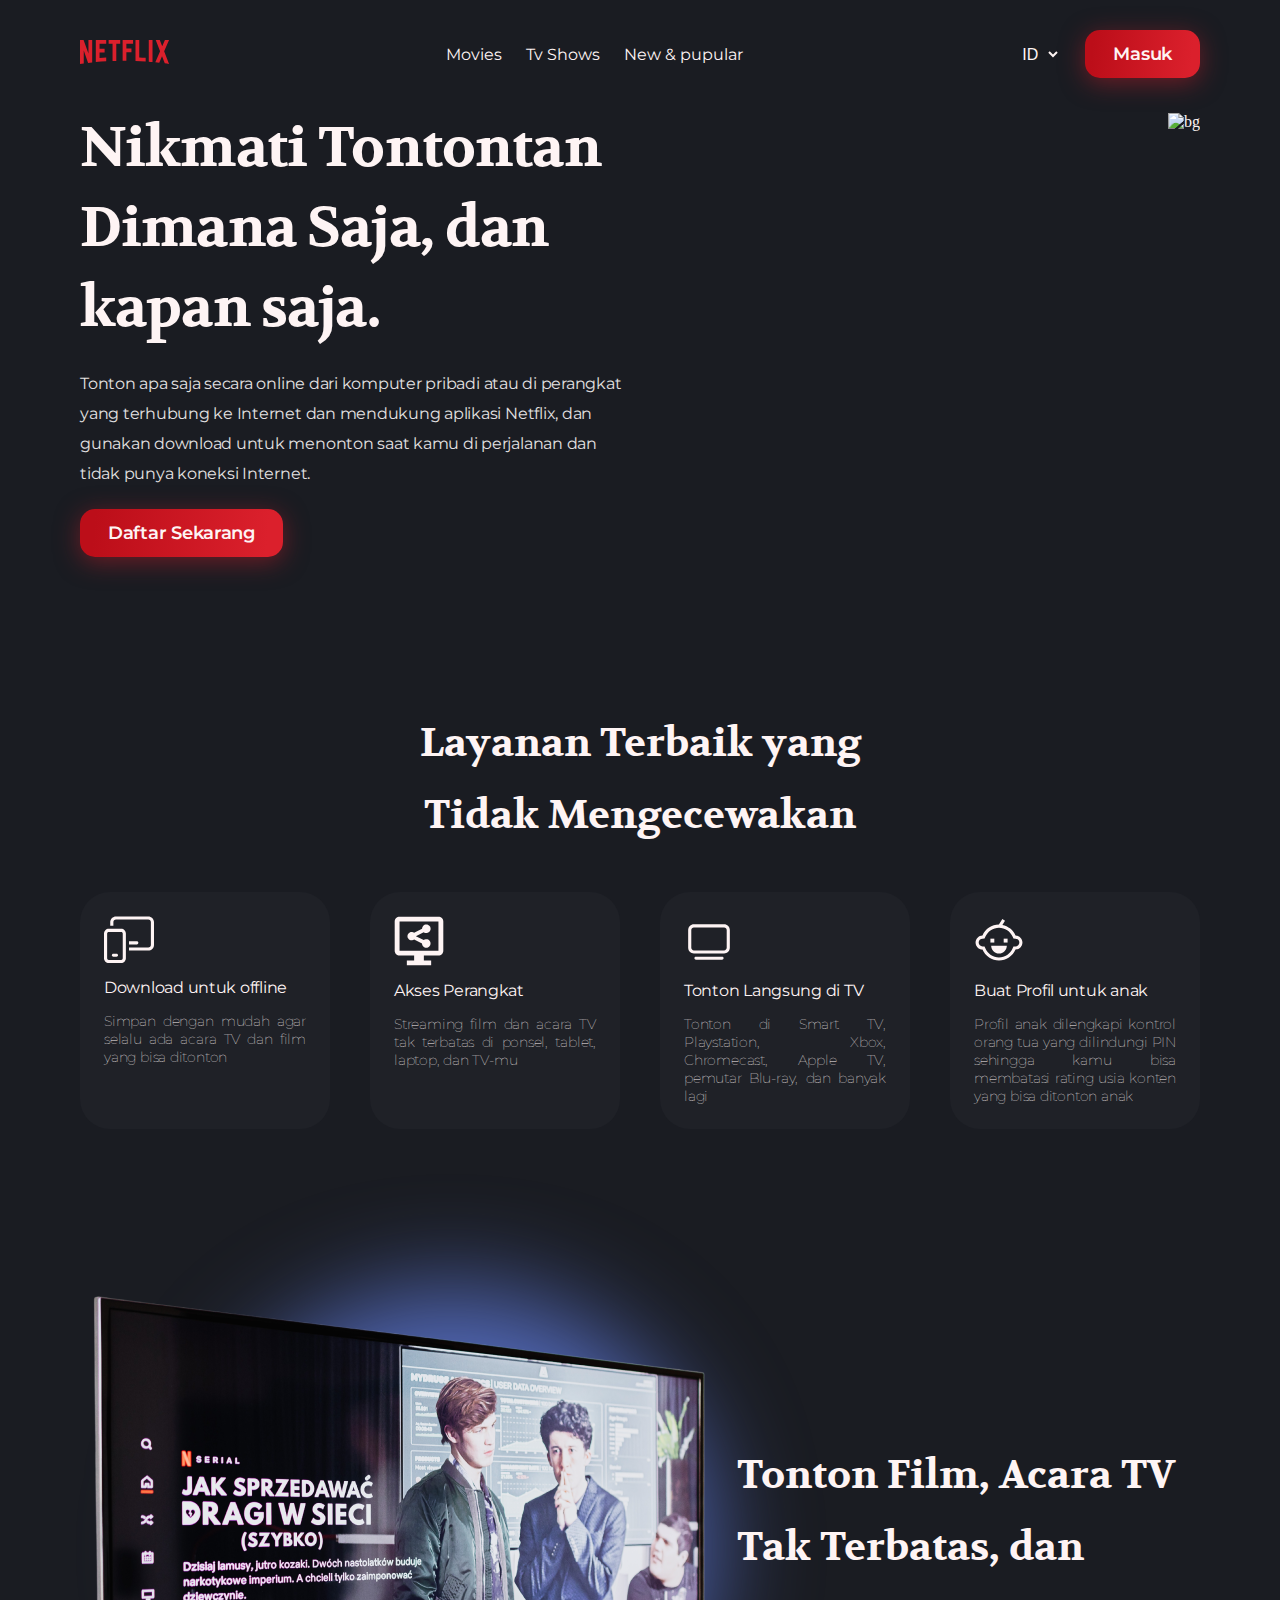
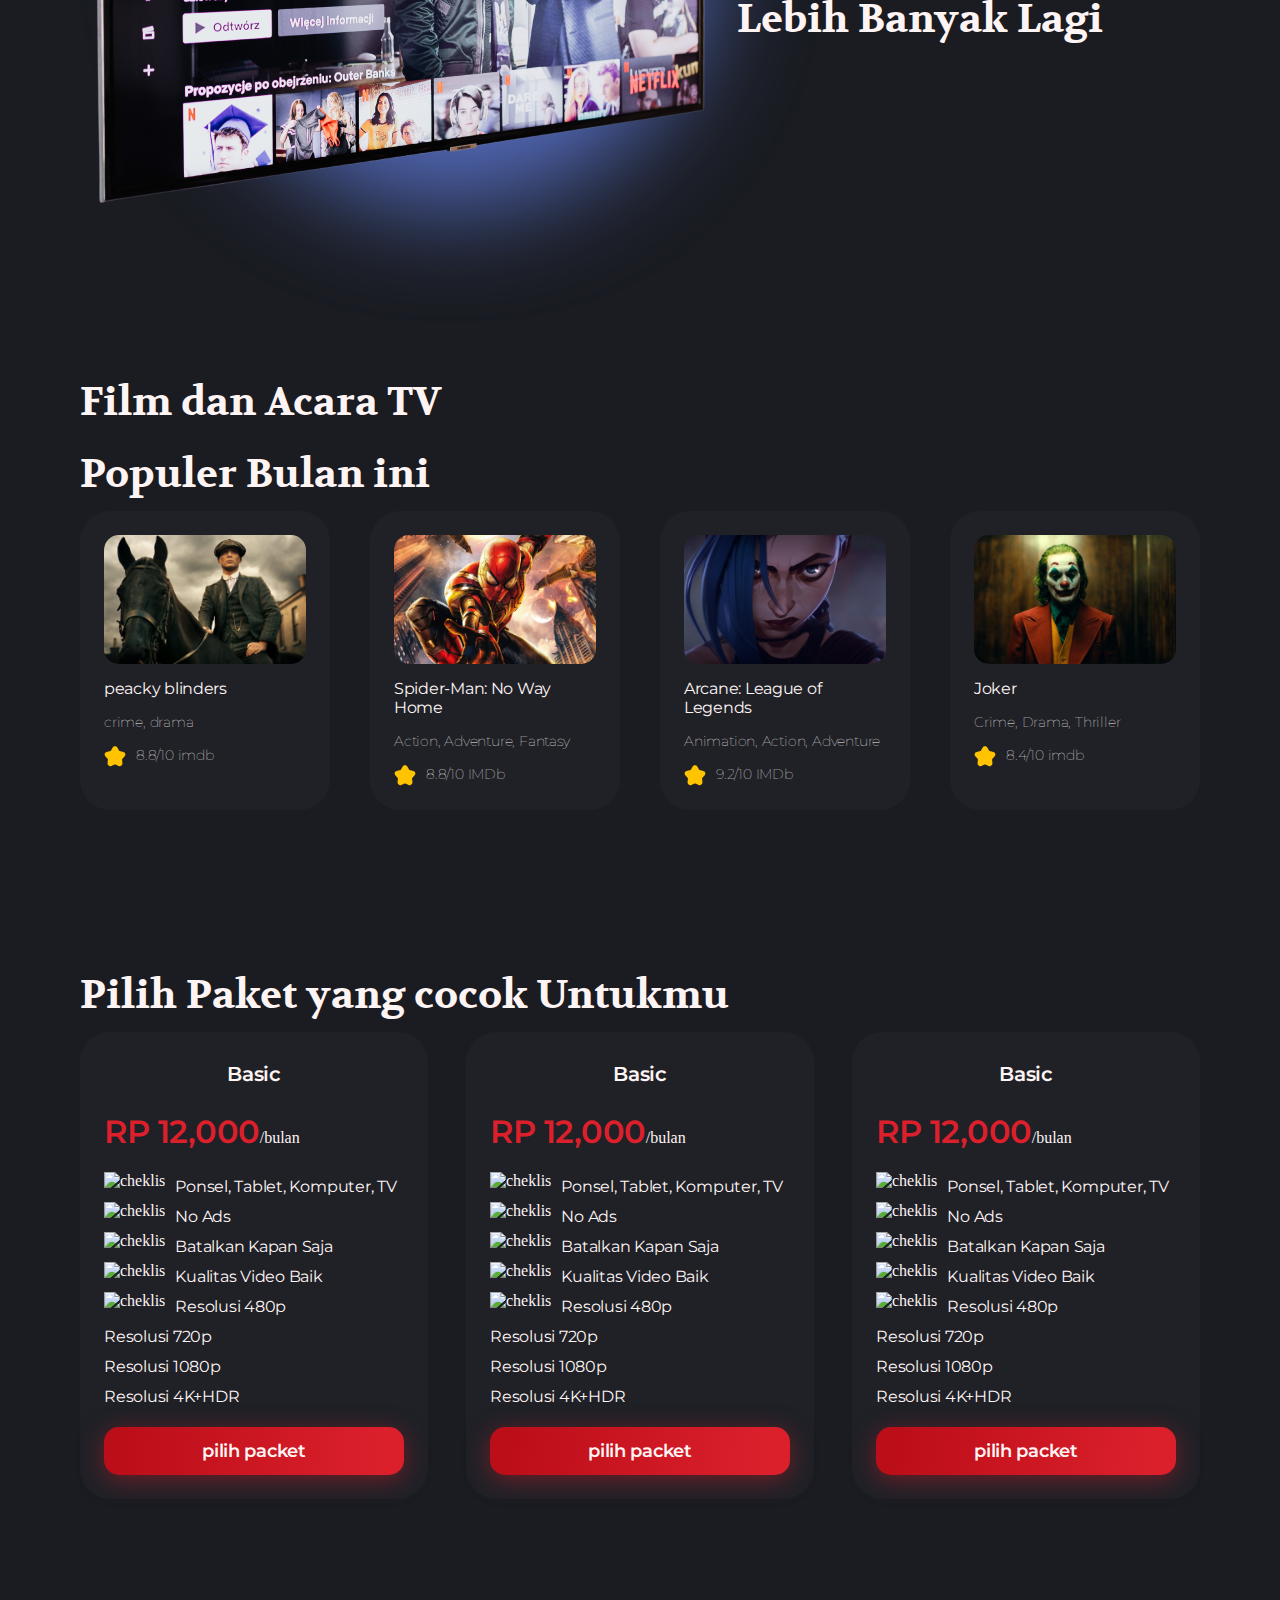
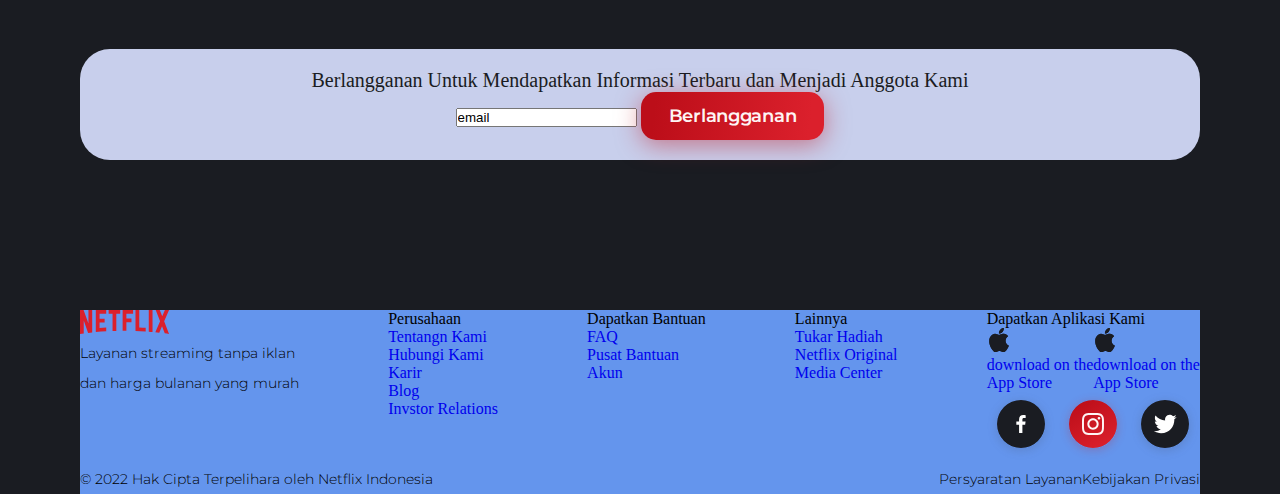
==== commit 5e26adf9: "adding subscribtion & footer" ====
--- a/clone-netflix/index.html
+++ b/clone-netflix/index.html
@@ -33,7 +33,7 @@
       <section class="hero-section">
         <div class="left">
         <div class="txt-hero">
-          <h1>Nikmati Tontontan Dimana Saja, dan kapan saja.</h1>
+          <h1 class="display">Nikmati Tontontan Dimana Saja, dan kapan saja.</h1>
           <p>Tonton apa saja secara online dari komputer pribadi atau di perangkat yang terhubung ke Internet dan mendukung aplikasi Netflix, dan gunakan download untuk menonton saat kamu di perjalanan dan tidak punya koneksi Internet.</p>
           <button class="cta btn-primary">Daftar Sekarang</button>
         </div>
@@ -259,7 +259,83 @@
           
         </div>
       </section>
+
+      <section class="subscribe-section">
+        <p>Berlangganan Untuk Mendapatkan Informasi Terbaru dan Menjadi Anggota Kami</p>
+        <div class="input">
+          <input type="email" name="email" value="email">
+          <button class="btn-primary">Berlangganan</button>
+        </div>
+      </section>
       
     </main>
+
+    <footer>
+      <div class="container">
+        <div class="company-desc">
+          <img src="img/netflix.svg" alt="netflix">
+          <p class="detail">Layanan streaming tanpa iklan</p>
+          <p class="detail">dan harga bulanan yang murah</p>
+        </div>
+        <div class="nav-row">
+          <p>Perusahaan</p>
+          <ul>
+            <li><a href="#">Tentangn Kami</a></li>
+            <li><a href="#">Hubungi Kami</a></li>
+            <li><a href="#">Karir</a></li>
+            <li><a href="#">Blog</a></li>
+            <li><a href="#">Invstor Relations</a></li>
+          </ul>
+        </div>
+        <div class="nav-row">
+          <p>Dapatkan Bantuan</p>
+          <ul>
+            <li><a href="#">FAQ</a></li>
+            <li><a href="#">Pusat Bantuan</a></li>
+            <li><a href="#">Akun</a></li>
+          </ul>
+        </div>
+        <div class="nav-row">
+          <p>Lainnya</p>
+          <ul>
+            <li><a href="#">Tukar Hadiah</a></li>
+            <li><a href="#">Netflix Original</a></li>
+            <li><a href="#">Media Center</a></li>
+          </ul>
+        </div>
+        <div>
+          <p>Dapatkan Aplikasi Kami</p>
+          <div class="row">
+            <a href="#">
+              <img src="img/ic-apple.svg" alt="appstore">
+              <div>
+                <p>download on the</p>
+                <p>App Store</p>
+              </div>
+            </a>
+            <a href="#">
+              <img src="img/ic-apple.svg" alt="appstore">
+              <div>
+                <p>download on the</p>
+                <p>App Store</p>
+              </div>
+            </a>
+          </div>
+          <div class="social">
+              <img src="img/ic-fb.svg" alt="facebook">
+              <img src="img/ic-ig.svg" alt="instagram">
+              <img src="img/ic-twt.svg" alt="twitter">
+            </div>
+        </div>
+      </div>
+      <div class="copy row">
+        <p class="detail">© 2022 Hak Cipta Terpelihara oleh Netflix Indonesia</p>
+        <div class="row">
+          <p class="detail">Persyaratan Layanan</p>
+          <p class="detail">Kebijakan Privasi</p>
+        </div>
+      </div>
+    </footer>
+    
   </body>
 </html>
--- a/clone-netflix/style.css
+++ b/clone-netflix/style.css
@@ -3,6 +3,13 @@
 :root {
   --main-bg-color: #1a1c22;
   --text-color: #fef4f4;
+  /* Fonts */
+  --smalltitle: 500 18px/30px "Montserrat", sans-serif;
+  --display: 700 56px/80px "Volkhov", sans-serif;
+  --paragraph: 400 16px/30px "Montserrat", sans-serif;
+  --tittle: 700 40px/72px "Volkhov", sans-serif;
+  --subtittle: 600 20px/36px "Montserrat", sans-serif;
+  --detail: 300 14px/30px "Montserrat", sans-serif;
 }
 
 * {
@@ -176,14 +183,27 @@
   width: max-content;
   /* font-weight: bold; */
 }
-.left h1 {
-  font-size: 2.5em;
-  font-weight: bold;
+.display {
+  /* font-size: 2.5em; */
+  /* font-weight: bold; */
   text-align: left;
+  font-family: Volkhov;
+  font-size: 56px;
+  font-style: normal;
+  font-weight: 700;
+  line-height: 80px; /* 142.857% */
+  letter-spacing: -0.84px;
 }
 .left p {
+  color: #e3e1e1;
+  font-family: Montserrat;
+  font-size: 16px;
+  font-style: normal;
+  font-weight: 400;
+  line-height: 30px; /* 187.5% */
+  letter-spacing: -0.24px;
   /* margin-bottom: 20px; */
-  font-family: Montserrat;
+  /* font-family: Montserrat;  */
   /* font-size: 1.5em; */
 }
 
@@ -292,14 +312,21 @@
   padding: 24px;
 }
 
+.paket-card > .paket-title {
+  text-align: center;
+}
+
+.paket-card > .paket-price {
+  display: flex;
+  align-items: baseline;
+}
+
 .paket-card > ul > li {
   display: flex;
   gap: 10px;
-}
-.paket-card > .paket-price {
-  display: flex;
-  align-items: baseline;
-}
+  width: 300px;
+}
+
 .price {
   color: #db202c;
 
@@ -311,3 +338,40 @@
   line-height: 50px; /* 156.25% */
   letter-spacing: -0.48px;
 }
+
+/* subscribe section */
+.subscribe-section {
+  padding: 20px;
+  border-radius: 30px;
+  background: #C8CFEC;
+  display: flex;
+  flex-direction: column; 
+  height: max-content;
+  text-align: center;
+}
+
+.subscribe-section > p {
+  color: #1a1c22;
+  font-size: 20px;
+}
+
+/* Footer */
+footer {
+  background-color: cornflowerblue;
+  margin: 0 80px;
+  margin-top: 150px;
+
+}
+
+.row {
+  display: flex;
+}
+
+.copy {
+  justify-content: space-between;
+}
+
+footer .detail {
+  font: var(--detail);
+  
+}
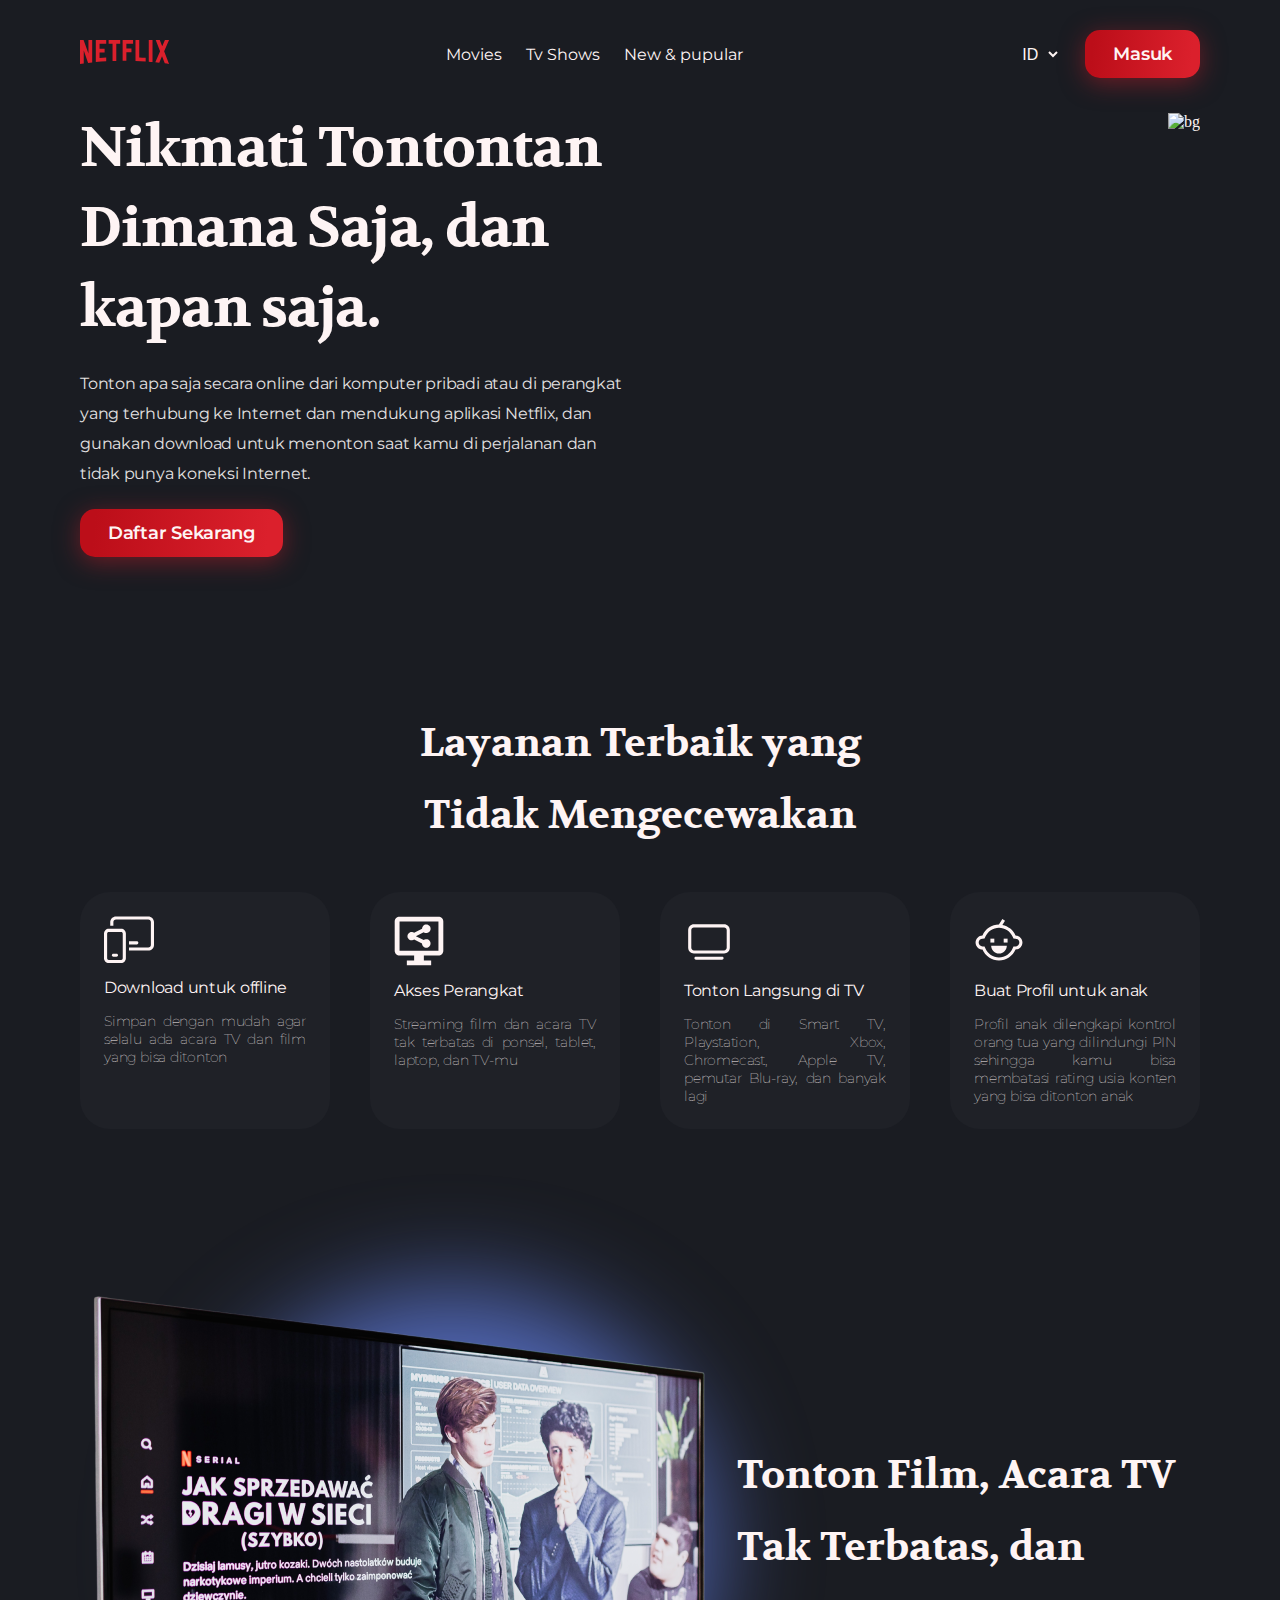
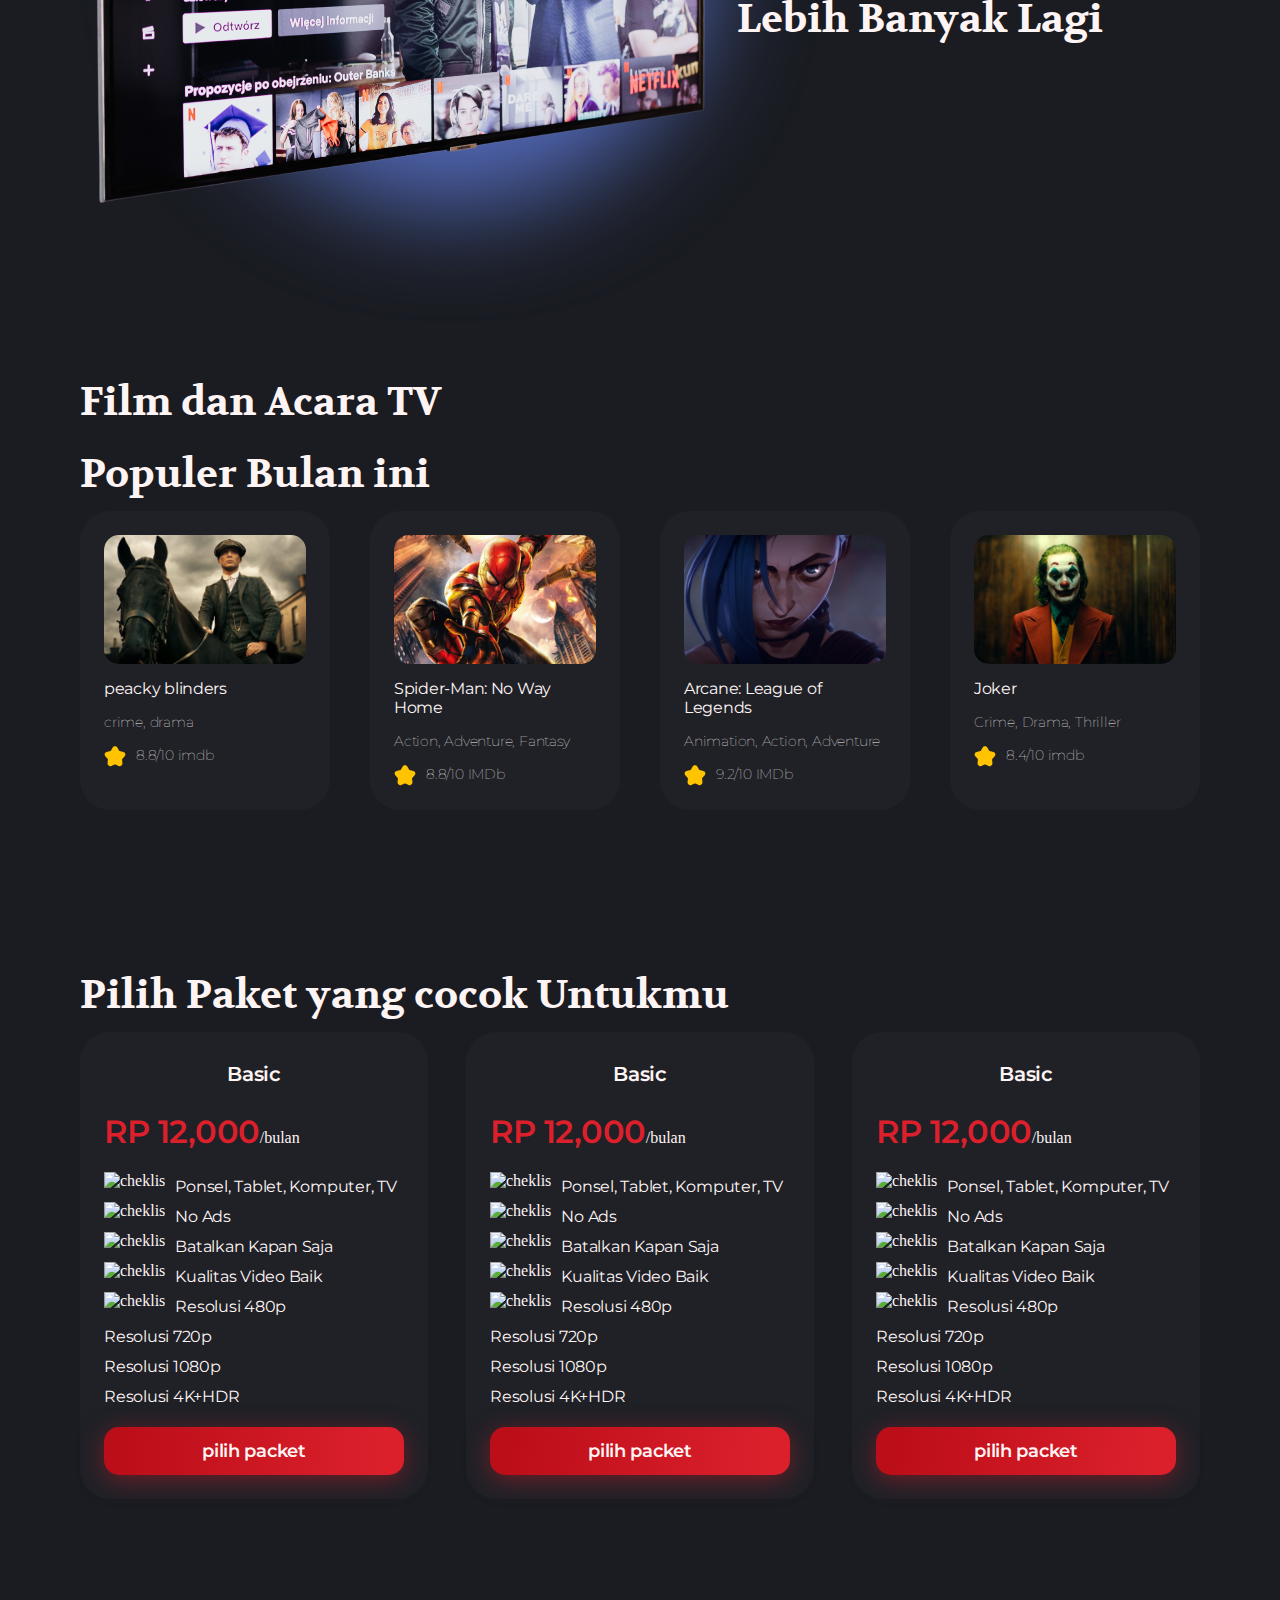
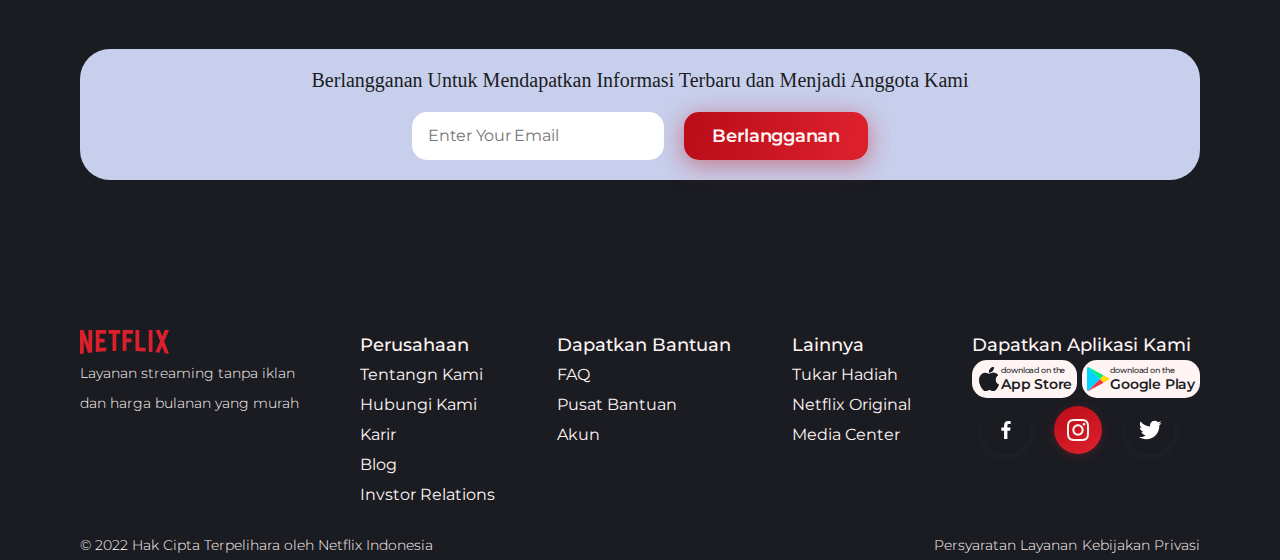
==== commit 7d5e6bcf: "adding subscribtion & footer" ====
--- a/clone-netflix/index.html
+++ b/clone-netflix/index.html
@@ -263,7 +263,7 @@
       <section class="subscribe-section">
         <p>Berlangganan Untuk Mendapatkan Informasi Terbaru dan Menjadi Anggota Kami</p>
         <div class="input">
-          <input type="email" name="email" value="email">
+          <input type="email" name="email" placeholder="Enter Your Email">
           <button class="btn-primary">Berlangganan</button>
         </div>
       </section>
@@ -278,7 +278,7 @@
           <p class="detail">dan harga bulanan yang murah</p>
         </div>
         <div class="nav-row">
-          <p>Perusahaan</p>
+          <p class="small-title">Perusahaan</p>
           <ul>
             <li><a href="#">Tentangn Kami</a></li>
             <li><a href="#">Hubungi Kami</a></li>
@@ -288,7 +288,7 @@
           </ul>
         </div>
         <div class="nav-row">
-          <p>Dapatkan Bantuan</p>
+          <p class="small-title">Dapatkan Bantuan</p>
           <ul>
             <li><a href="#">FAQ</a></li>
             <li><a href="#">Pusat Bantuan</a></li>
@@ -296,7 +296,7 @@
           </ul>
         </div>
         <div class="nav-row">
-          <p>Lainnya</p>
+          <p class="small-title">Lainnya</p>
           <ul>
             <li><a href="#">Tukar Hadiah</a></li>
             <li><a href="#">Netflix Original</a></li>
@@ -304,20 +304,20 @@
           </ul>
         </div>
         <div>
-          <p>Dapatkan Aplikasi Kami</p>
+          <p class="small-title">Dapatkan Aplikasi Kami</p>
           <div class="row">
-            <a href="#">
+            <a class="btn-store" href="#">
               <img src="img/ic-apple.svg" alt="appstore">
               <div>
-                <p>download on the</p>
-                <p>App Store</p>
+                <p class="a">download on the</p>
+                <p class="b">App Store</p>
               </div>
             </a>
-            <a href="#">
-              <img src="img/ic-apple.svg" alt="appstore">
+            <a class="btn-store" href="#">
+              <img src="img/ic-playstore.svg" alt="appstore">
               <div>
-                <p>download on the</p>
-                <p>App Store</p>
+                <p class="a">download on the</p>
+                <p class="b">Google Play</p>
               </div>
             </a>
           </div>
--- a/clone-netflix/style.css
+++ b/clone-netflix/style.css
@@ -66,6 +66,10 @@
   font-style: normal;
   font-weight: bold;
   line-height: 180%; /* 180% */
+}
+
+.small-title {
+  font: var(--smalltitle);
 }
 
 /* Container */
@@ -348,23 +352,49 @@
   flex-direction: column; 
   height: max-content;
   text-align: center;
+  gap: 20px;
 }
 
 .subscribe-section > p {
   color: #1a1c22;
   font-size: 20px;
 }
+.input {
+  display: flex;
+  justify-content: center;
+  gap: 20px;
+}
+.input > input {
+  padding: 9px 16px;
+  border-radius: 15px;
+  border: none;
+  font-family: Montserrat;
+  font-size: 16px;
+  font-style: normal;
+  font-weight: 400;
+  line-height: 30px; /* 187.5% */
+  letter-spacing: -0.24px;
+}
 
 /* Footer */
 footer {
-  background-color: cornflowerblue;
+  /* background-color: cornflowerblue; */
   margin: 0 80px;
   margin-top: 150px;
-
+  color: var(--text-color);
+  display: flex;
+  flex-direction: column;
+  gap: 20px;
 }
 
 .row {
   display: flex;
+  gap: 5px;
+}
+
+.nav-row a{
+  color: var(--text-color);
+  font: var(--paragraph);
 }
 
 .copy {
@@ -375,3 +405,27 @@
   font: var(--detail);
   
 }
+.btn-store {
+  background-color: var(--text-color);
+  display: flex;
+  border-radius: 15px;
+  padding: 5px;
+}
+
+.btn-store .a {
+  color: #1A1C22;
+  font-family: Montserrat;
+  font-size: 8px;
+font-style: normal;
+font-weight: 500;
+letter-spacing: -0.12px;
+}
+.btn-store .b {
+  color: #1A1C22;
+font-family: Montserrat;
+font-size: 14px;
+font-style: normal;
+font-weight: 600;
+/* line-height: 30px; /* 214.286% */ 
+letter-spacing: -0.21px;
+}
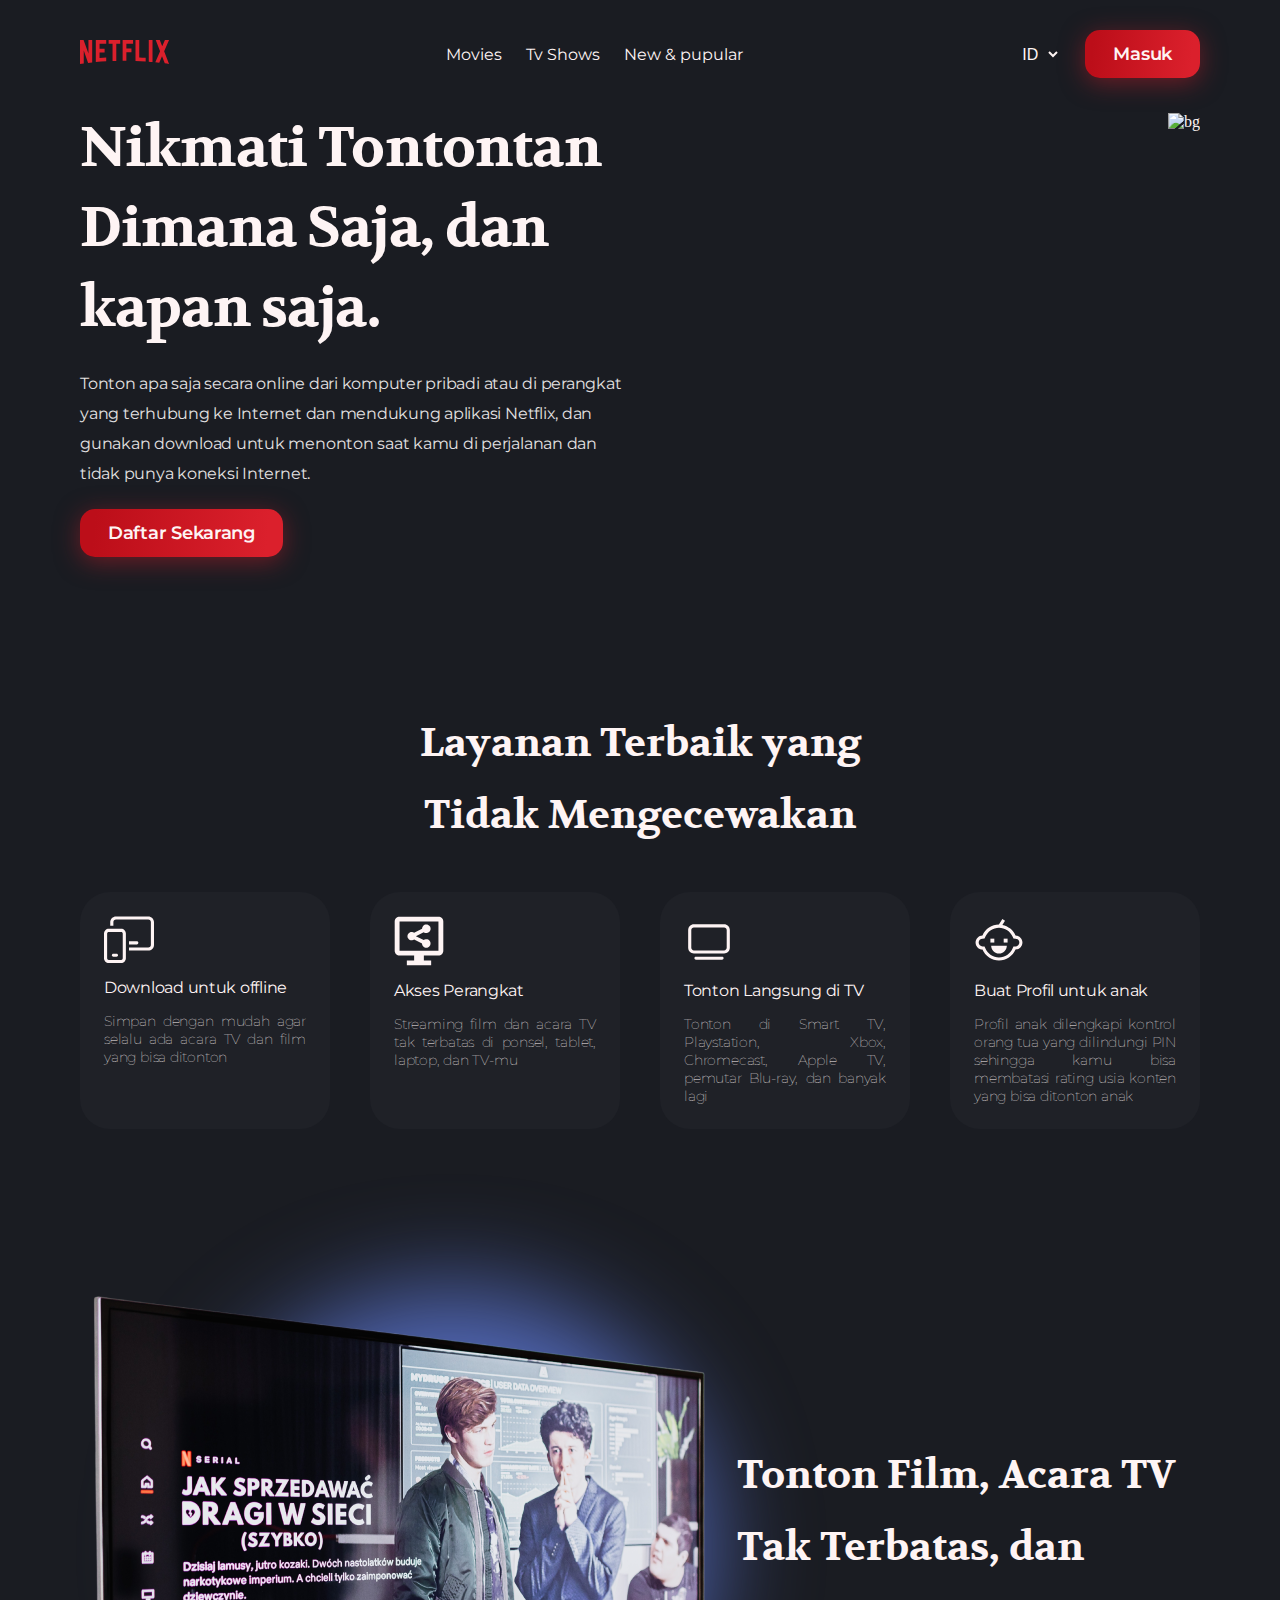
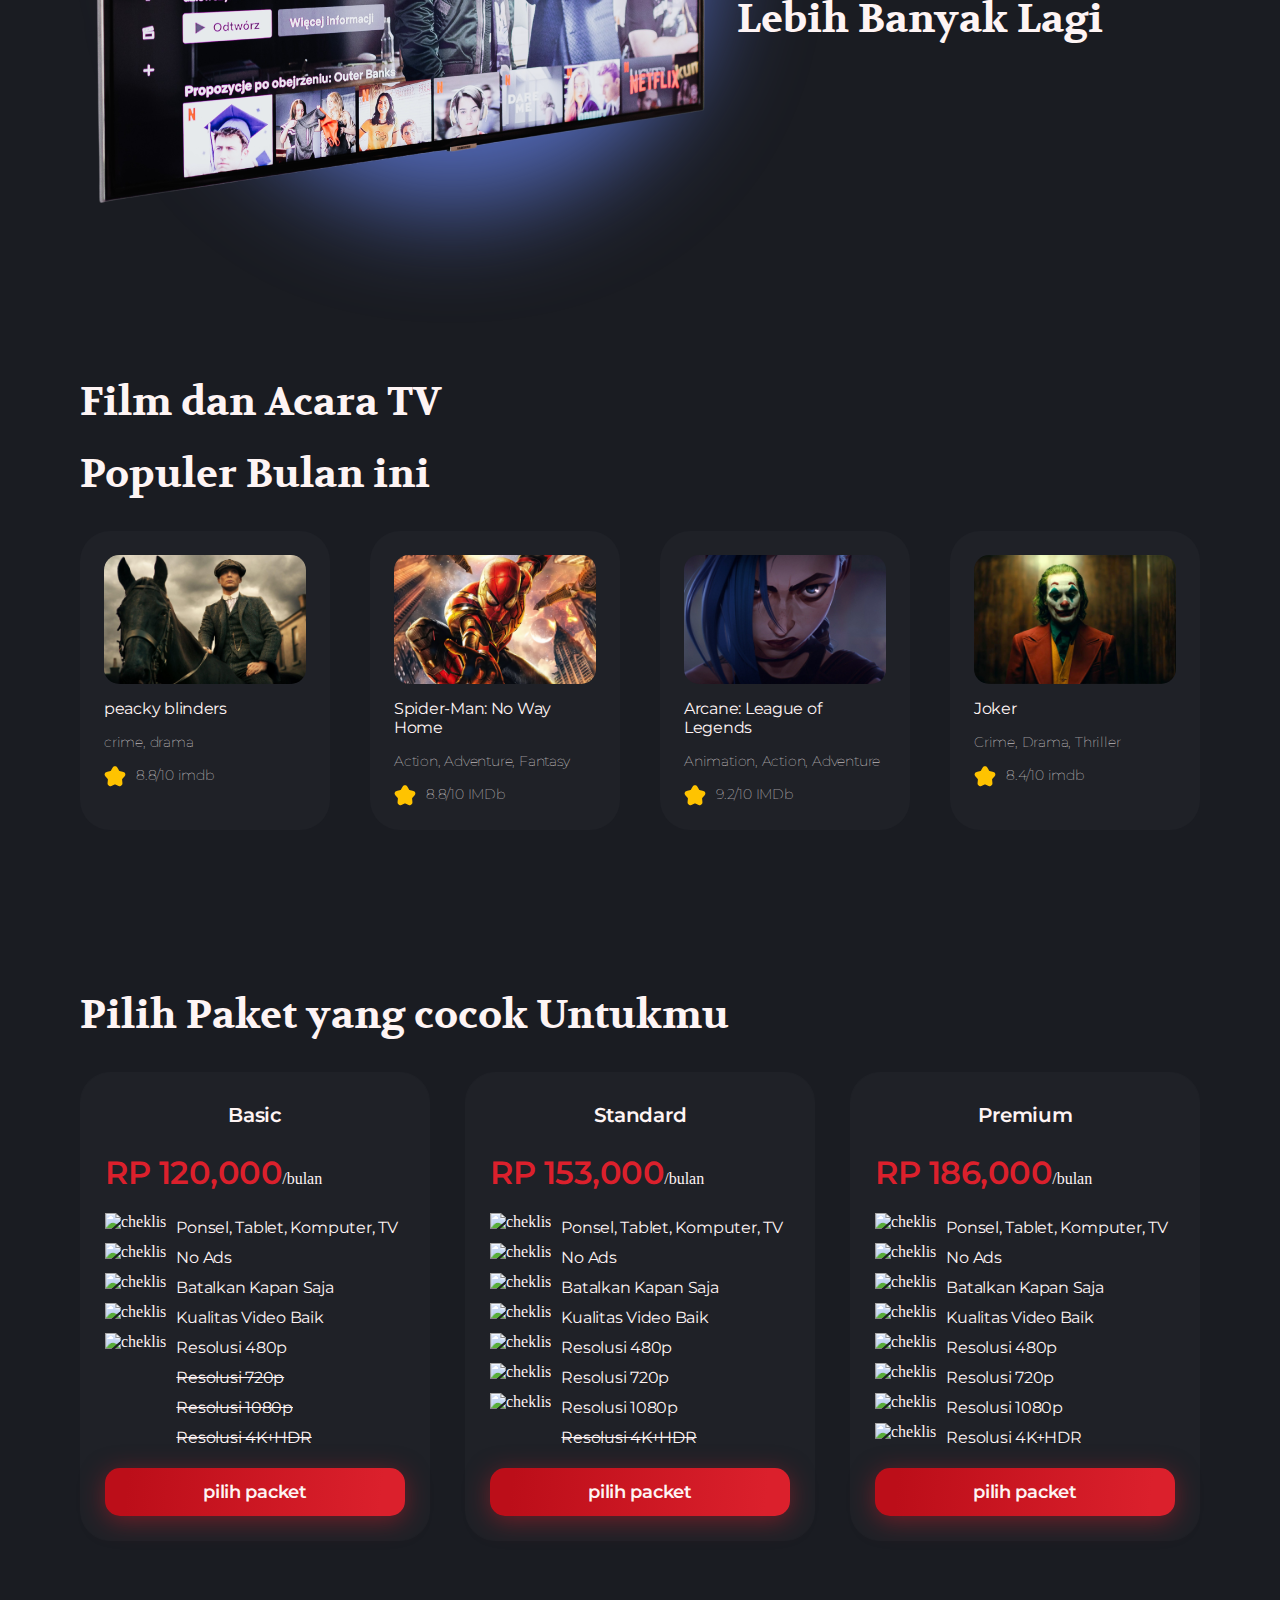
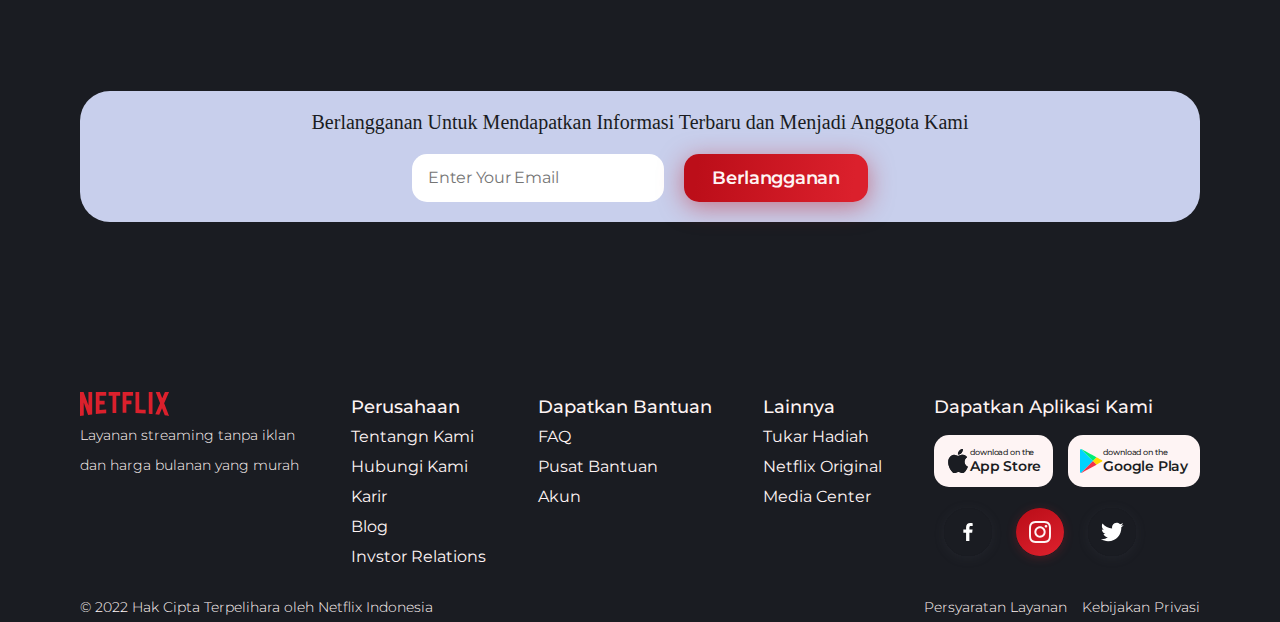
==== commit 63cf6d28: "fix" ====
--- a/clone-netflix/index.html
+++ b/clone-netflix/index.html
@@ -140,7 +140,7 @@
           <div class="paket-card">
             <h4 class="paket-title">Basic</h4>
             <div class="paket-price">
-              <p class="price">RP 12,000 </p>
+              <p class="price">RP 120,000 </p>
               <p class="month">/bulan</p>
             </div>
             <ul>
@@ -165,22 +165,25 @@
                 <p class="body-p">Resolusi 480p</p>
               </li>
               <li>
-                <p class="body-p">Resolusi 720p</p>
-              </li>
-              <li>
-                <p class="body-p">Resolusi 1080p</p>
-              </li>
-              <li>
-                <p class="body-p">Resolusi 4K+HDR</p>
+                <img src="/img/ic-chekclist.svg" alt="cheklis" class="no-img">
+                <s class="body-p">Resolusi 720p</s>
+              </li>
+              <li>
+                <img src="/img/ic-chekclist.svg" alt="cheklis" class="no-img">
+                <s class="body-p">Resolusi 1080p</s>
+              </li>
+              <li>
+                <img src="/img/ic-chekclist.svg" alt="cheklis" class="no-img">
+                <s class="body-p">Resolusi 4K+HDR</s>
               </li>
             </ul>
             <button class="btn-primary">pilih packet</button>
           </div>
-
+          
           <div class="paket-card">
-            <h4 class="paket-title">Basic</h4>
+            <h4 class="paket-title">Standard</h4>
             <div class="paket-price">
-              <p class="price">RP 12,000 </p>
+              <p class="price">RP 153,000 </p>
               <p class="month">/bulan</p>
             </div>
             <ul>
@@ -205,22 +208,24 @@
                 <p class="body-p">Resolusi 480p</p>
               </li>
               <li>
+                <img src="/img/ic-chekclist.svg" alt="cheklis" >
                 <p class="body-p">Resolusi 720p</p>
               </li>
               <li>
+                <img src="/img/ic-chekclist.svg" alt="cheklis" >
                 <p class="body-p">Resolusi 1080p</p>
               </li>
               <li>
-                <p class="body-p">Resolusi 4K+HDR</p>
+                <img src="/img/ic-chekclist.svg" alt="cheklis" class="no-img">
+                <s class="body-p">Resolusi 4K+HDR</s>
               </li>
             </ul>
             <button class="btn-primary">pilih packet</button>
           </div>
-
           <div class="paket-card">
-            <h4 class="paket-title">Basic</h4>
+            <h4 class="paket-title">Premium</h4>
             <div class="paket-price">
-              <p class="price">RP 12,000 </p>
+              <p class="price">RP 186,000 </p>
               <p class="month">/bulan</p>
             </div>
             <ul>
@@ -245,12 +250,15 @@
                 <p class="body-p">Resolusi 480p</p>
               </li>
               <li>
+                <img src="/img/ic-chekclist.svg" alt="cheklis">
                 <p class="body-p">Resolusi 720p</p>
               </li>
               <li>
+                <img src="/img/ic-chekclist.svg" alt="cheklis">
                 <p class="body-p">Resolusi 1080p</p>
               </li>
               <li>
+                <img src="/img/ic-chekclist.svg" alt="cheklis">
                 <p class="body-p">Resolusi 4K+HDR</p>
               </li>
             </ul>
@@ -303,7 +311,7 @@
             <li><a href="#">Media Center</a></li>
           </ul>
         </div>
-        <div>
+        <div class="cta">
           <p class="small-title">Dapatkan Aplikasi Kami</p>
           <div class="row">
             <a class="btn-store" href="#">
@@ -322,9 +330,9 @@
             </a>
           </div>
           <div class="social">
-              <img src="img/ic-fb.svg" alt="facebook">
-              <img src="img/ic-ig.svg" alt="instagram">
-              <img src="img/ic-twt.svg" alt="twitter">
+              <a href="#"><img src="img/ic-fb.svg" alt="facebook"></a>
+              <a href="#"><img src="img/ic-ig.svg" alt="instagram"></a>
+              <a href="#"><img src="img/ic-twt.svg" alt="twitter"></a>
             </div>
         </div>
       </div>
--- a/clone-netflix/style.css
+++ b/clone-netflix/style.css
@@ -16,7 +16,7 @@
   margin: 0;
   padding: 0;
   box-sizing: border-box;
-  text-decoration: none;
+  /* text-decoration: none; */
   list-style: none;
 }
 
@@ -31,6 +31,10 @@
   font-weight: 600;
   line-height: 36px; /* 180% */
   letter-spacing: -0.3px;
+}
+
+a {
+  text-decoration: none;
 }
 
 .body-p {
@@ -77,6 +81,7 @@
   display: flex;
   /* gap: 25px; */
   justify-content: space-between;
+  margin-top: 20px;
 }
 .container .card {
   display: flex;
@@ -182,6 +187,7 @@
   display: flex;
   flex-direction: column;
   gap: 20px;
+  /* justify-content: space-between; */
 }
 .txt-hero > button {
   width: max-content;
@@ -312,10 +318,16 @@
   flex-direction: column;
   gap: 15px;
   background-color: #1f2127;
+  border: 1px solid #1F2127;
   border-radius: 30px;
   padding: 24px;
 }
 
+.paket-card:hover {
+  border: 1px solid #FEF4F4;
+  background: linear-gradient(168deg, #1F2127 3.06%, #373A43 47.56%, #1F2127 96.94%);
+}
+
 .paket-card > .paket-title {
   text-align: center;
 }
@@ -329,6 +341,10 @@
   display: flex;
   gap: 10px;
   width: 300px;
+}
+
+.paket-card .no-img {
+  opacity: 0;
 }
 
 .price {
@@ -389,7 +405,7 @@
 
 .row {
   display: flex;
-  gap: 5px;
+  gap: 15px;
 }
 
 .nav-row a{
@@ -397,6 +413,12 @@
   font: var(--paragraph);
 }
 
+.cta {
+  display: flex;
+  flex-direction: column;
+  justify-content: space-between;
+}
+
 .copy {
   justify-content: space-between;
 }
@@ -409,7 +431,7 @@
   background-color: var(--text-color);
   display: flex;
   border-radius: 15px;
-  padding: 5px;
+  padding: 12px;
 }
 
 .btn-store .a {
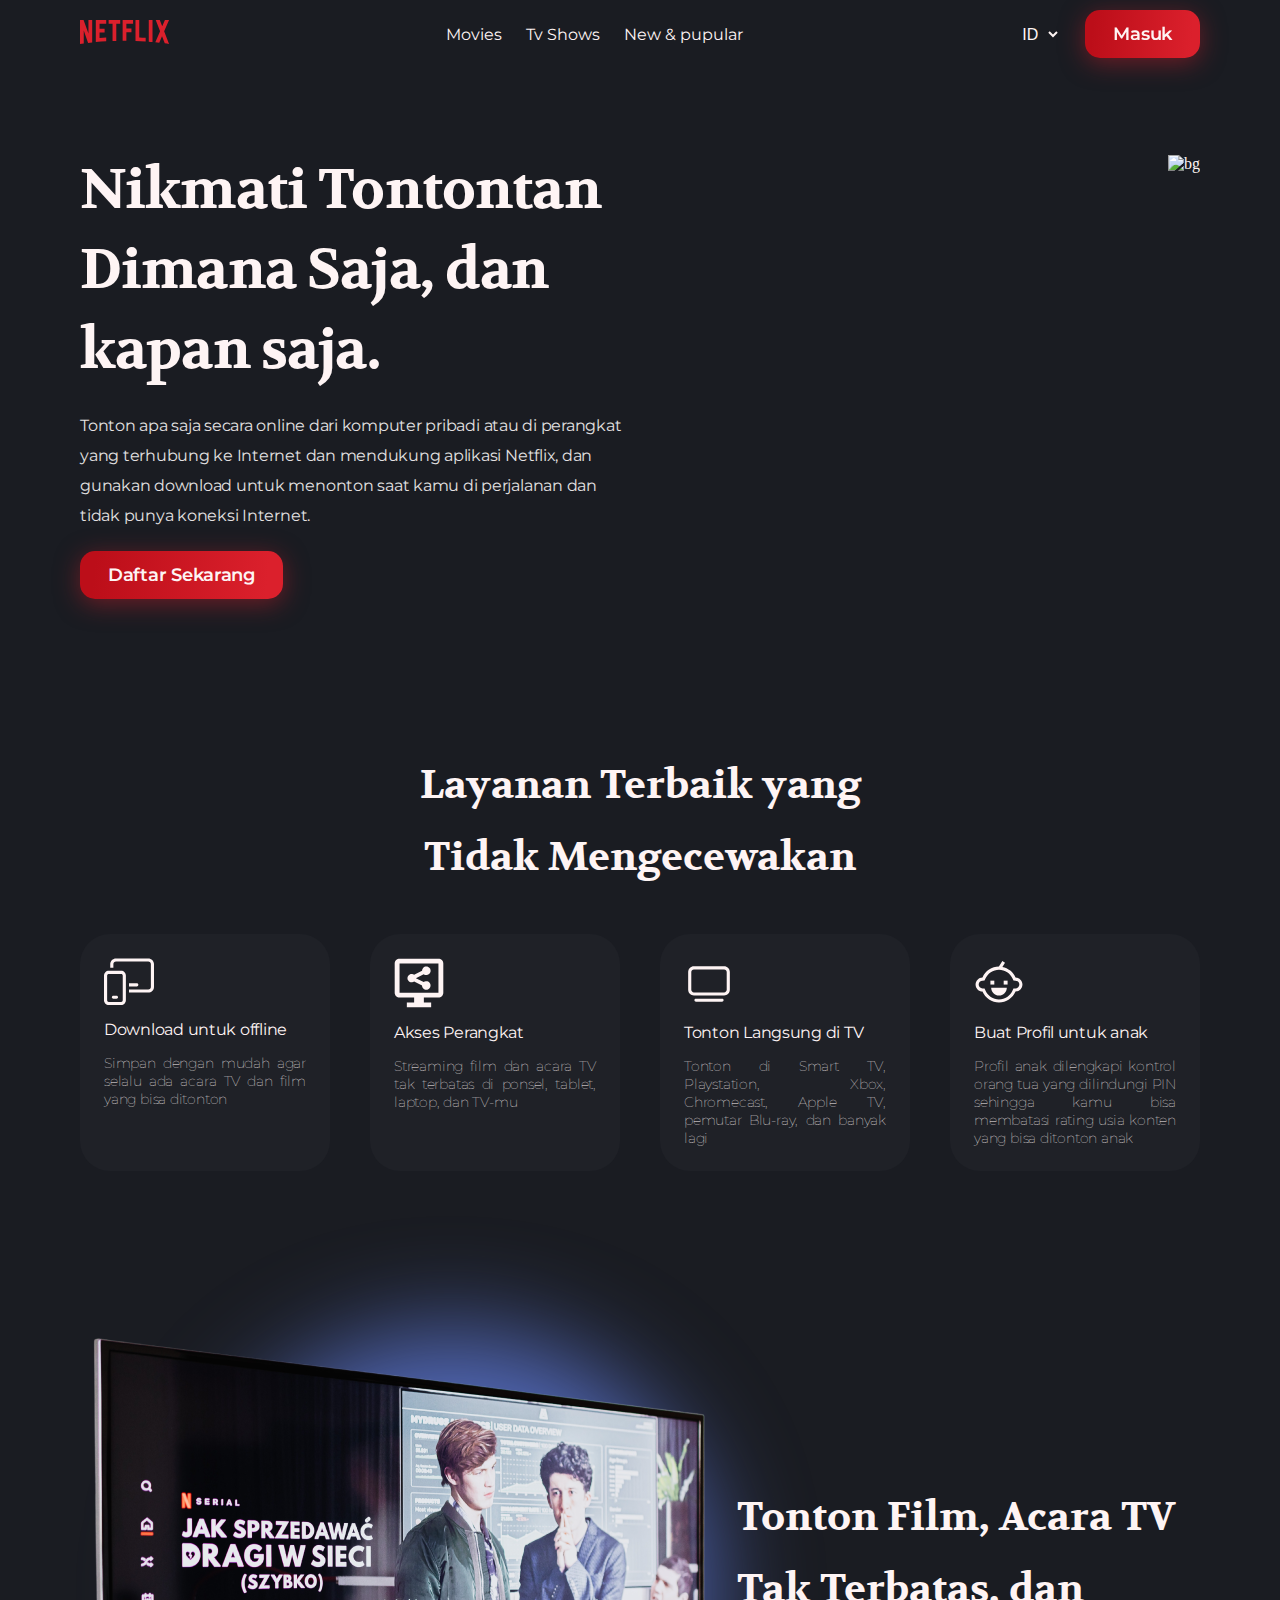
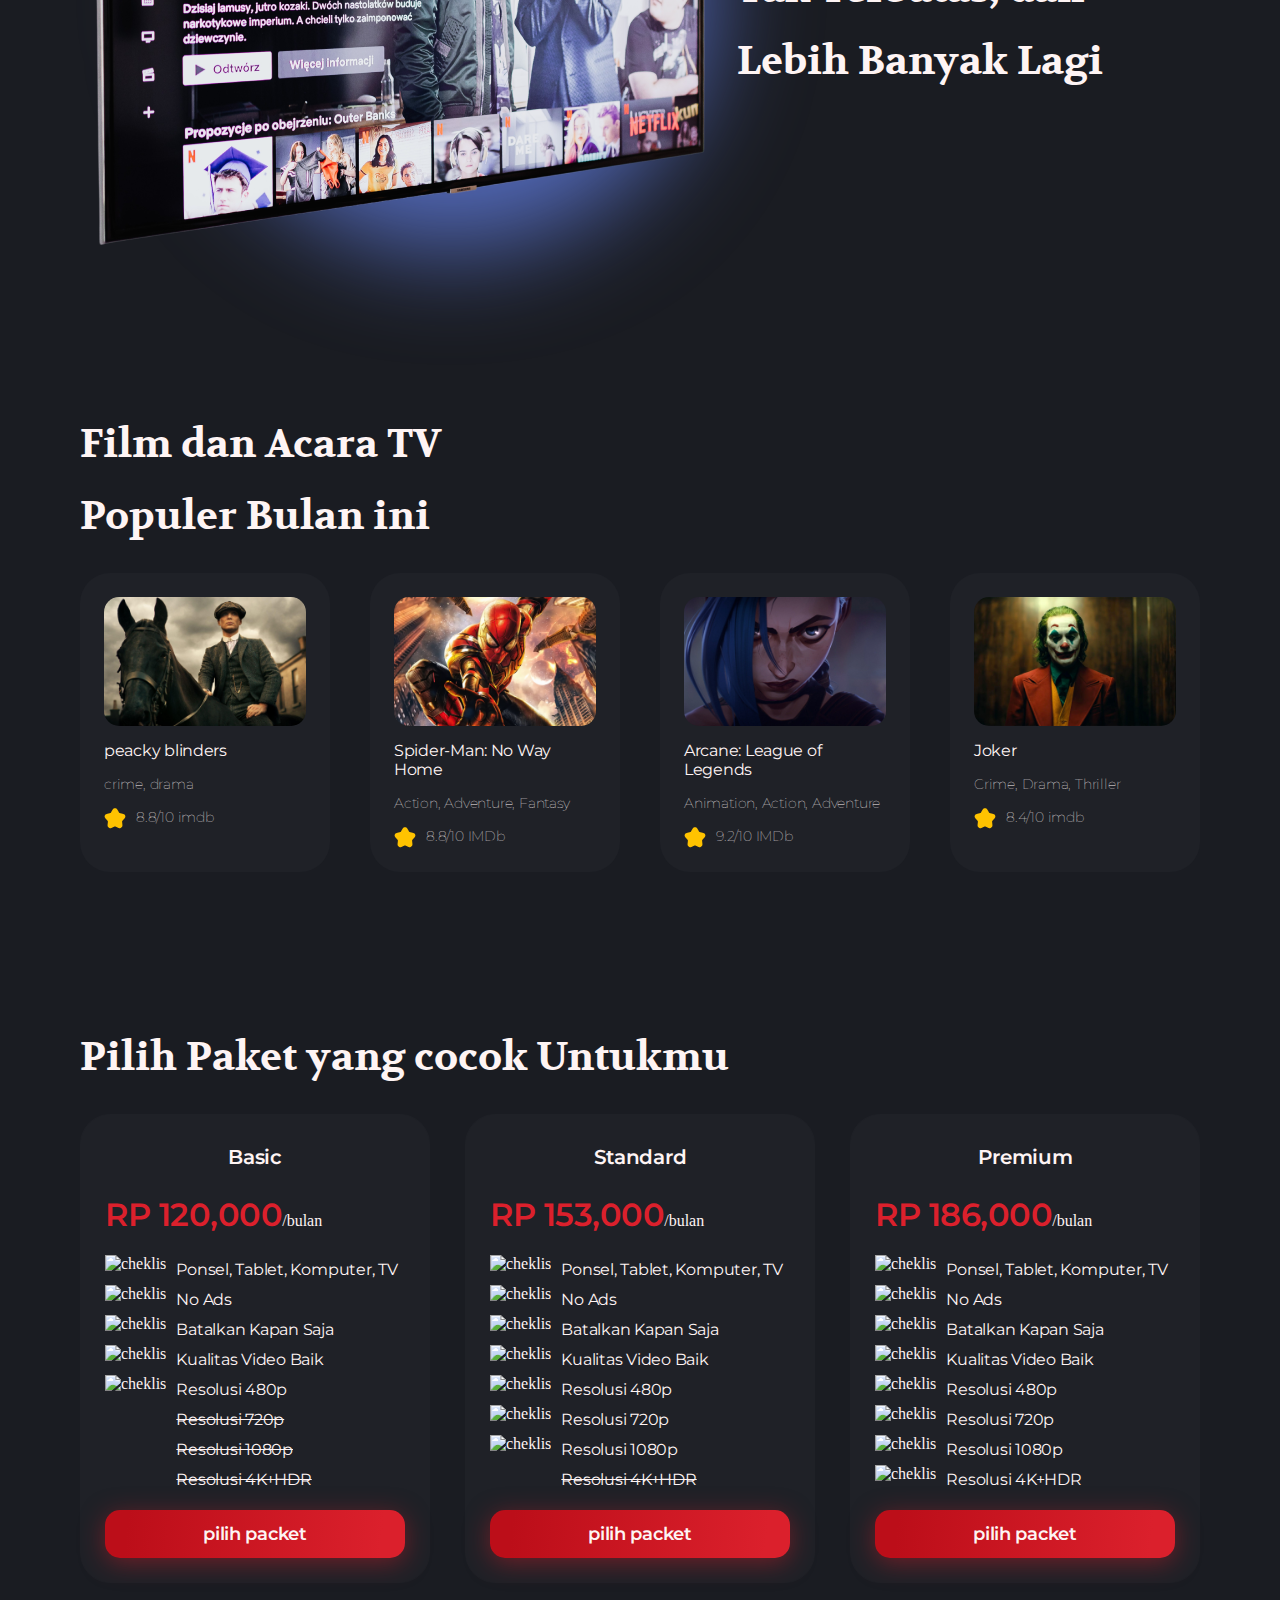
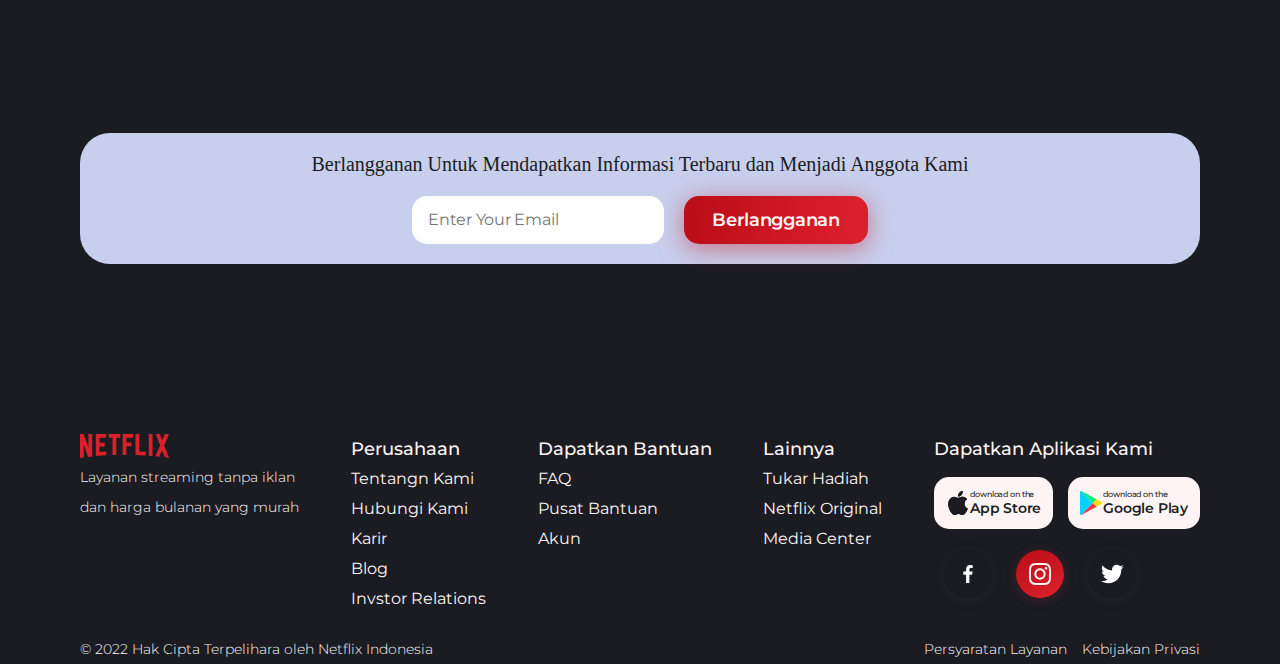
==== commit 01e0c2fb: "fix" ====
--- a/clone-netflix/index.html
+++ b/clone-netflix/index.html
@@ -7,7 +7,7 @@
     <link href="style.css" rel="stylesheet">
   </head>
   <body>
-    <header>
+    <!-- <header> -->
       <nav>
         <div class="nav-brand">
           <a href="#"><img src="img/netflix.svg" alt="Netflix"></a>
@@ -27,7 +27,7 @@
           <button class="btn-primary">Masuk</button>
         </div>
       </nav>
-    </header>
+    <!-- </header> -->
 
     <main>
       <section class="hero-section">
--- a/clone-netflix/style.css
+++ b/clone-netflix/style.css
@@ -85,31 +85,17 @@
 }
 .container .card {
   display: flex;
-
-  /* width: max-content; */
-  /* display: inline-flex; */
   flex-direction: column;
   width: 250px;
   background-color: #1f2127;
   border-radius: 30px;
   padding: 24px;
   gap: 15px;
-  /* justify-content: space-between; */
-  /* height: min-content; */
-}
-
-/* .container > .card > img { */
-/*   width:50px; */
-/* } */
+}
 
 .container > .card > .card-title {
-  /* font-size: 18px; */
-  font-family: Montserrat;
-  font-style: normal;
-  /* background-color: coral; */
-  /* font-weight: bold; */
-  /* font-weight: 500; */
-  /* line-height: 30px; /* 166.667% */
+  font-family: Montserrat;
+  font-style: normal;
   letter-spacing: -0.27px;
 }
 .container .card-desc {
@@ -117,18 +103,19 @@
   font-size: 14px;
   font-style: normal;
   font-weight: lighter;
-  /* line-height: 30px; /* 214.286% */
   letter-spacing: -0.21px;
   text-align: justify;
 }
 
 nav {
   display: flex;
-  /* background-color: cornsilk; */
-  /* border: 1px solid cornsilk; */
+  background-color: var(--main-bg-color);
   justify-content: space-between;
-  margin: 30px 80px;
+  padding: 10px 80px;
   align-items: center;
+  position: fixed;
+  width: 100%;
+  top: 0;
 }
 .nav-menu {
   display: flex;
@@ -160,14 +147,13 @@
 
 /* Main */
 main {
+  margin-top: 150px;
   display: flex;
   flex-direction: column;
   gap: 150px;
   color: var(--text-color);
 }
 section {
-  /* padding: 0 40px; */
-  /* background-color: cornflowerblue; */
   margin: 0 80px;
 }
 .hero-section {
